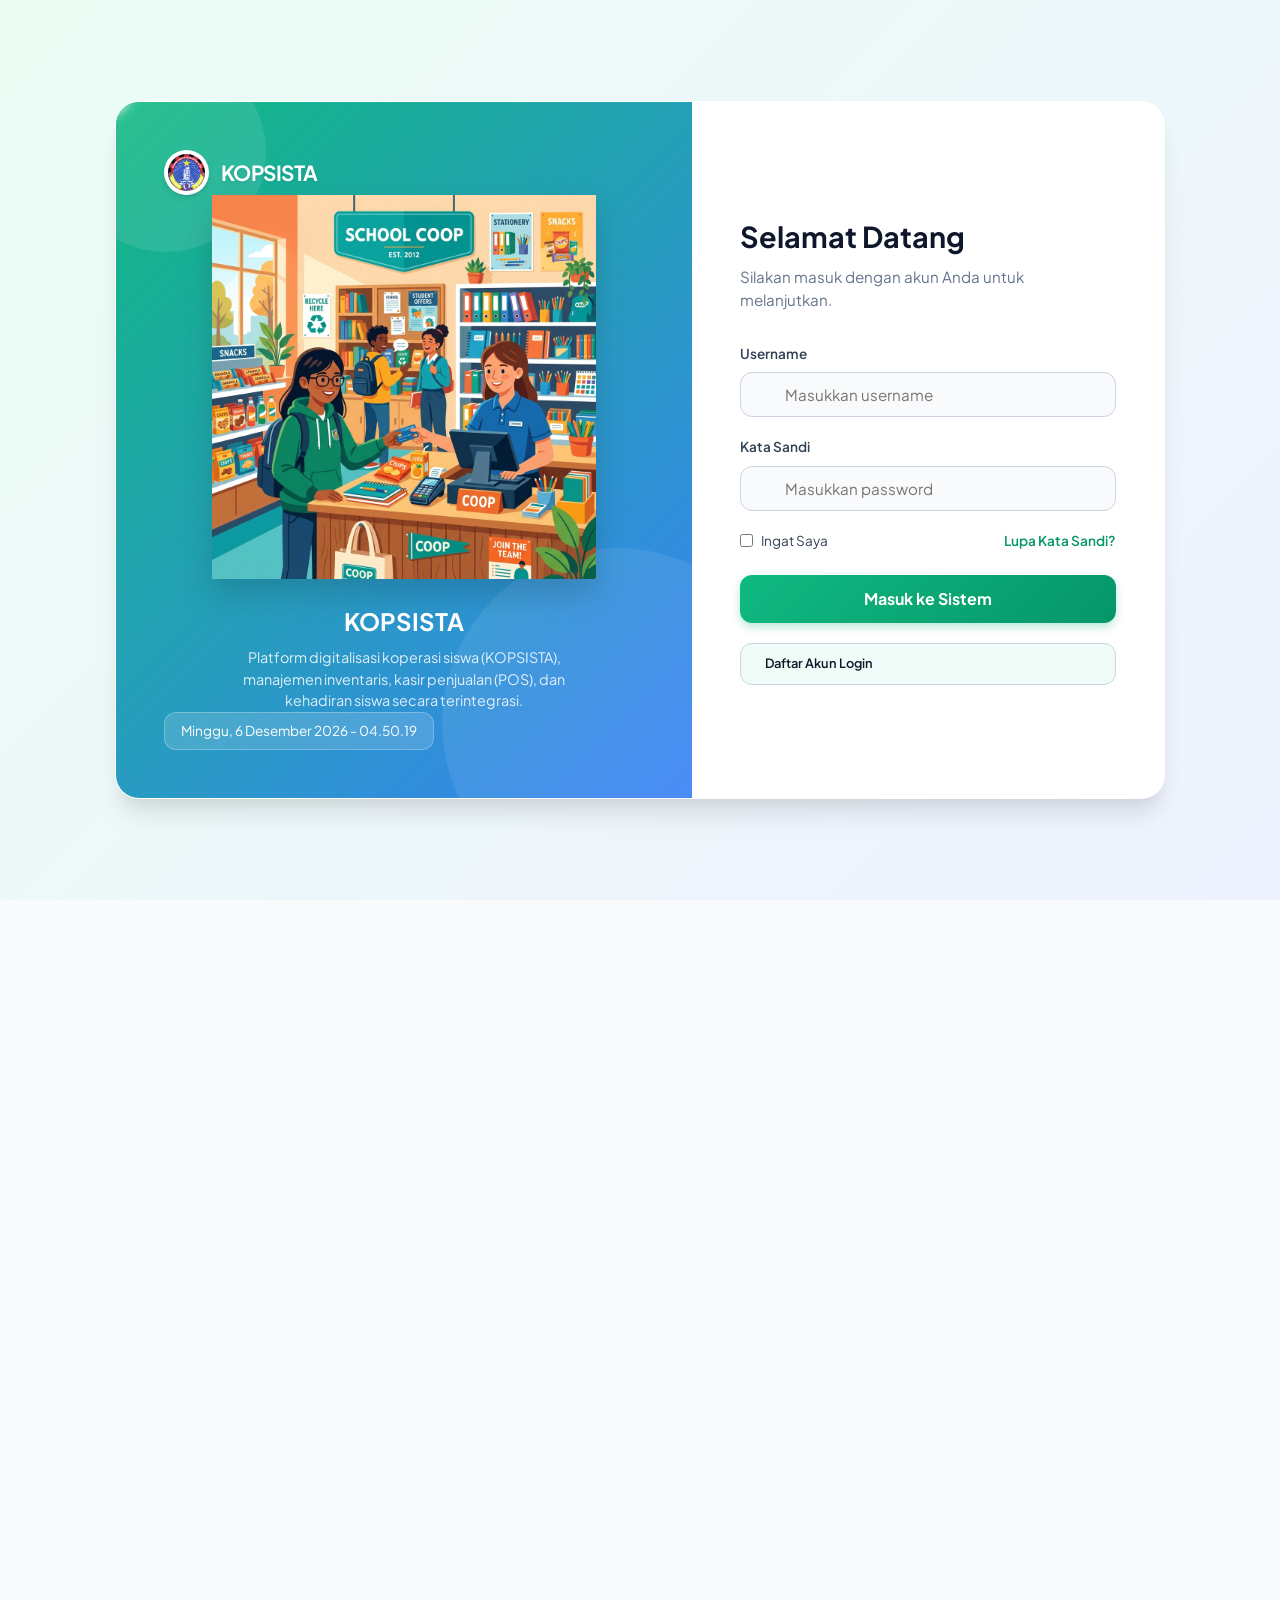
==== android-app/app/src/main/assets/index.html @ 54c4bf07 "Feature: implement session persistence using sessionStorage to stay logged in after page refresh" ====
<!DOCTYPE html>
<html lang="id">
<head>
    <meta charset="UTF-8">
    <meta name="viewport" content="width=device-width, initial-scale=1.0">
    <title>Sistem Koperasi & Absensi Sekolah</title>
    
    <!-- PWA Manifest & Theme -->
    <link rel="manifest" href="manifest.json">
    <meta name="theme-color" content="#6366f1">
    
    <!-- Premium Stylesheet -->
    <link rel="stylesheet" href="style.css">
    
    <!-- Lucide Icons (Modern Icon Library) -->
    <script src="https://unpkg.com/lucide@latest"></script>
    
    <!-- Chart.js (Charts Library) -->
    <script src="https://cdn.jsdelivr.net/npm/chart.js"></script>
</head>
<body>

    <!-- Toast Notifications Container -->
    <div id="toast-container" class="toast-container"></div>

    <!-- ================= 1. VIEW: LOGIN ================= -->
    <div id="view-login" class="app-view">
        <div class="login-container">
            <!-- Left Side: Illustration & Branding -->
            <div class="login-illustration-side">
                <div class="login-logo-container">
                    <img src="school_logo.png" alt="Logo Koperasi" class="login-logo" onerror="this.src='https://images.unsplash.com/photo-1546410531-bb4caa6b424d?auto=format&fit=crop&q=80&w=80'">
                    <div class="login-logo-title">KOPSISTA</div>
                </div>
                <div class="login-illustration-container">
                    <img src="login_illustration.png" alt="School Shop Illustration" class="login-img" onerror="this.src='https://images.unsplash.com/photo-1556742049-0cfed4f6a45d?auto=format&fit=crop&q=80&w=400'">
                    <div class="login-school-info">
                        <h2>KOPSISTA</h2>
                        <p>Platform digitalisasi koperasi siswa (KOPSISTA), manajemen inventaris, kasir penjualan (POS), dan kehadiran siswa secara terintegrasi.</p>
                    </div>
                </div>
                <div id="login-realtime-clock" class="login-time-badge">Loading...</div>
            </div>
            
            <!-- Right Side: Form -->
            <div class="login-form-side">
                <div class="login-header-text">
                    <h1>Selamat Datang</h1>
                    <p>Silakan masuk dengan akun Anda untuk melanjutkan.</p>
                </div>
                
                <form id="login-form">
                    <div class="form-group">
                        <label class="form-label" for="login-username">Username</label>
                        <div class="input-icon-wrapper">
                            <i data-lucide="user"></i>
                            <input type="text" id="login-username" class="form-input" placeholder="Masukkan username" required autocomplete="username">
                        </div>
                    </div>
                    
                    <div class="form-group">
                        <label class="form-label" for="login-password">Kata Sandi</label>
                        <div class="input-icon-wrapper">
                            <i data-lucide="lock"></i>
                            <input type="password" id="login-password" class="form-input" placeholder="Masukkan password" required autocomplete="current-password">
                            <button type="button" class="password-toggle" onclick="togglePasswordVisibility('login-password', this)">
                                <i data-lucide="eye"></i>
                            </button>
                        </div>
                    </div>
                    
                    <div class="login-options">
                        <label class="remember-me">
                            <input type="checkbox" id="login-remember"> Ingat Saya
                        </label>
                        <span class="forgot-password" onclick="handleForgotPassword()">Lupa Kata Sandi?</span>
                    </div>
                    
                    <button type="submit" class="btn-login">Masuk ke Sistem</button>
                </form>

                <!-- Info Akun Demo -->
                <div class="login-demo-info">
                    <div class="demo-info-header" onclick="toggleDemoInfo()">
                        <i data-lucide="info"></i>
                        <span>Daftar Akun Login</span>
                        <i data-lucide="chevron-down" id="demo-chevron"></i>
                    </div>
                    <div class="demo-info-body" id="demo-info-body" style="display:none;">
                        <div class="demo-section">
                            <div class="demo-role-badge admin-badge">🔐 Admin</div>
                            <div class="demo-account-row">
                                <span class="demo-uname">Yanuar</span>
                                <span class="demo-pass">12345678</span>
                                <button class="demo-fill-btn" onclick="fillLogin('Yanuar','12345678')">Isi</button>
                            </div>
                        </div>
                        <div class="demo-section">
                            <div class="demo-role-badge petugas-badge">🏪 Petugas Kopsis</div>
                            <div class="demo-account-row">
                                <span class="demo-uname">jeisen</span>
                                <span class="demo-pass">738241</span>
                                <button class="demo-fill-btn" onclick="fillLogin('jeisen','738241')">Isi</button>
                            </div>
                            <div class="demo-account-row">
                                <span class="demo-uname">marquez</span>
                                <span class="demo-pass">591064</span>
                                <button class="demo-fill-btn" onclick="fillLogin('marquez','591064')">Isi</button>
                            </div>
                            <div class="demo-account-row">
                                <span class="demo-uname">mikhaela</span>
                                <span class="demo-pass">326817</span>
                                <button class="demo-fill-btn" onclick="fillLogin('mikhaela','326817')">Isi</button>
                            </div>
                            <div class="demo-account-row">
                                <span class="demo-uname">agnel</span>
                                <span class="demo-pass">847392</span>
                                <button class="demo-fill-btn" onclick="fillLogin('agnel','847392')">Isi</button>
                            </div>
                            <div class="demo-account-row">
                                <span class="demo-uname">calvin</span>
                                <span class="demo-pass">103956</span>
                                <button class="demo-fill-btn" onclick="fillLogin('calvin','103956')">Isi</button>
                            </div>
                        </div>
                        <div class="demo-section">
                            <div class="demo-role-badge siswa-badge">👤 Siswa</div>
                            <div class="demo-account-row">
                                <span class="demo-uname">siswa</span>
                                <span class="demo-pass">siswa123</span>
                                <button class="demo-fill-btn" onclick="fillLogin('siswa','siswa123')">Isi</button>
                            </div>
                        </div>
                    </div>
                </div>


            </div>
        </div>
    </div>


    <!-- ================= 2. VIEW: ADMIN DASHBOARD ================= -->
    <div id="view-admin" class="app-view dashboard-wrapper">
        <!-- Sidebar Navigation -->
        <aside class="sidebar">
            <div class="sidebar-header">
                <img src="school_logo.png" alt="School Logo" class="sidebar-logo" onerror="this.src='https://images.unsplash.com/photo-1546410531-bb4caa6b424d?auto=format&fit=crop&q=80&w=80'">
                <div>
                    <h1 class="sidebar-title">KOPSISTA</h1>
                    <span class="sidebar-subtitle" id="sidebar-role-label">Panel Admin</span>
                </div>
            </div>
            
            <ul class="sidebar-menu">
                <li class="menu-category">Menu Utama</li>
                <li class="sidebar-item active">
                    <a class="sidebar-link" data-tab="dashboard">
                        <i data-lucide="layout-dashboard"></i> Dashboard
                    </a>
                </li>
                <li class="sidebar-item">
                    <a class="sidebar-link" data-tab="pos">
                        <i data-lucide="shopping-cart"></i> POS Kasir (Penjualan)
                    </a>
                </li>
                <li class="sidebar-item">
                    <a class="sidebar-link" data-tab="shift-sales">
                        <i data-lucide="file-spreadsheet"></i> Input Jualan Shift
                    </a>
                </li>
                <li class="sidebar-item">
                    <a class="sidebar-link" data-tab="consignment">
                        <i data-lucide="badge-percent"></i> Barang Siswa
                    </a>
                </li>
                <li class="sidebar-item">
                    <a class="sidebar-link" data-tab="petugas-consignment">
                        <i data-lucide="badge-percent"></i> Titipan Saya
                    </a>
                </li>
                
                <li class="menu-category">Manajemen Data</li>
                <li class="sidebar-item">
                    <a class="sidebar-link" data-tab="products">
                        <i data-lucide="package"></i> Katalog & Stok Barang
                    </a>
                </li>
                <li class="sidebar-item">
                    <a class="sidebar-link" data-tab="attendance">
                        <i data-lucide="calendar-check"></i> Absensi Anggota Kopsis
                    </a>
                </li>
                <li class="sidebar-item">
                    <a class="sidebar-link" data-tab="petugas-attendance">
                        <i data-lucide="clipboard-signature"></i> Absensi Petugas Inti
                    </a>
                </li>
                <li class="sidebar-item">
                    <a class="sidebar-link" data-tab="students">
                        <i data-lucide="users"></i> Data Siswa
                    </a>
                </li>
                <li class="sidebar-item">
                    <a class="sidebar-link" data-tab="users">
                        <i data-lucide="shield-check"></i> Akun Pengguna
                    </a>
                </li>
                
                <li class="menu-category">Laporan & Audit</li>
                <li class="sidebar-item" id="nav-endofday">
                    <a class="sidebar-link" data-tab="endofday">
                        <i data-lucide="calculator"></i> Laporan Akhir Hari
                    </a>
                </li>
                <li class="sidebar-item">
                    <a class="sidebar-link" data-tab="reports">
                        <i data-lucide="trending-up"></i> Laporan Keuangan
                    </a>
                </li>
                <li class="sidebar-item">
                    <a class="sidebar-link" data-tab="logs">
                        <i data-lucide="activity"></i> Audit Log Aktivitas
                    </a>
                </li>
                <li class="sidebar-item">
                    <a class="sidebar-link" data-tab="about">
                        <i data-lucide="info"></i> Tentang Aplikasi
                    </a>
                </li>
                <li class="sidebar-item">
                    <a class="sidebar-link" data-tab="settings">
                        <i data-lucide="settings"></i> Pengaturan Sistem
                    </a>
                </li>
            </ul>
            
            <div class="sidebar-footer">
                <div class="user-profile-summary">
                    <img src="" alt="Avatar" class="user-avatar-sm header-user-avatar">
                    <div class="user-info-sm">
                        <div class="user-name-sm header-user-name">Loading...</div>
                        <div class="user-role-sm header-user-role">Admin</div>
                    </div>
                </div>
                <button class="btn-logout-sidebar" onclick="logout()" title="Logout">
                    <i data-lucide="log-out"></i>
                </button>
            </div>
        </aside>

        <!-- Main Content Area -->
        <main class="main-content">
            <header class="main-header">
                <div class="header-title-section">
                    <h2 id="admin-header-title">Panel Dashboard Utama</h2>
                </div>
                <div class="header-actions">
                    <div id="admin-realtime-clock" class="header-clock">Loading...</div>
                </div>
            </header>

            <!-- SUB-PAGE: DASHBOARD OVERVIEW -->
            <div id="admin-page-dashboard" class="dashboard-page active">
                <div class="stats-grid">
                    <div class="stat-card">
                        <div class="stat-info">
                            <h4>Penjualan Hari Ini</h4>
                            <p id="stat-sales-today">Rp 0</p>
                        </div>
                        <div class="stat-icon-box green">
                            <i data-lucide="banknote"></i>
                        </div>
                    </div>
                    <div class="stat-card">
                        <div class="stat-info">
                            <h4>Jumlah Siswa</h4>
                            <p id="stat-total-students">0</p>
                        </div>
                        <div class="stat-icon-box blue">
                            <i data-lucide="users-2"></i>
                        </div>
                    </div>
                    <div class="stat-card">
                        <div class="stat-info">
                            <h4>Katalog Barang</h4>
                            <p id="stat-total-products">0</p>
                        </div>
                        <div class="stat-icon-box purple">
                            <i data-lucide="package-search"></i>
                        </div>
                    </div>
                    <div class="stat-card">
                        <div class="stat-info">
                            <h4>Barang Low Stok</h4>
                            <p id="stat-low-stock">0</p>
                        </div>
                        <div id="stat-low-stock-box" class="stat-icon-box">
                            <i data-lucide="alert-circle"></i>
                        </div>
                    </div>
                </div>

                <!-- Persetujuan Kehadiran Petugas -->
                <div class="dashboard-column-card" id="dashboard-attendance-approvals-card" style="margin-bottom: 1.5rem; display: none;">
                    <div class="card-header-flex" style="margin-bottom: 1rem;">
                        <h3 style="margin:0; display:flex; align-items:center; gap:0.5rem;">
                            <i data-lucide="bell" style="color:var(--danger);"></i> Persetujuan Kehadiran Petugas <span class="badge" id="pa-approval-badge" style="background:var(--danger); color:#fff; border-radius:12px; padding:0.15rem 0.5rem; font-size:0.75rem; font-weight:bold;">0</span>
                        </h3>
                    </div>
                    <div class="table-responsive">
                        <table class="custom-table">
                            <thead>
                                <tr>
                                    <th>Tanggal</th>
                                    <th>Nama Petugas</th>
                                    <th>Username</th>
                                    <th>Status Kehadiran</th>
                                    <th>Alasan</th>
                                    <th>Tanda Tangan</th>
                                    <th style="width: 150px;">Aksi</th>
                                </tr>
                            </thead>
                            <tbody id="dashboard-attendance-approvals-body">
                                <!-- Dynamic pending rows -->
                            </tbody>
                        </table>
                    </div>
                </div>

                <!-- Persetujuan Titipan Barang Siswa -->
                <div class="dashboard-column-card" id="dashboard-consignment-approvals-card" style="margin-bottom: 1.5rem; display: none;">
                    <div class="card-header-flex" style="margin-bottom: 1rem;">
                        <h3 style="margin:0; display:flex; align-items:center; gap:0.5rem;">
                            <i data-lucide="package" style="color:var(--primary-dark);"></i> Persetujuan Titipan Barang Siswa <span class="badge" id="pa-cons-approval-badge" style="background:var(--primary-dark); color:#fff; border-radius:12px; padding:0.15rem 0.5rem; font-size:0.75rem; font-weight:bold;">0</span>
                        </h3>
                    </div>
                    <div class="table-responsive">
                        <table class="custom-table">
                            <thead>
                                <tr>
                                    <th>Tanggal Pengajuan</th>
                                    <th>Siswa Penitip</th>
                                    <th>Nama Barang</th>
                                    <th>Kategori</th>
                                    <th>Jumlah Unit</th>
                                    <th>Bagian Siswa</th>
                                    <th>Catatan</th>
                                    <th style="width: 150px;">Aksi</th>
                                </tr>
                            </thead>
                            <tbody id="dashboard-consignment-approvals-body">
                                <!-- Dynamic pending rows -->
                            </tbody>
                        </table>
                    </div>
                </div>

                <div class="dashboard-columns">
                    <div class="dashboard-column-card">
                        <div class="card-header-flex">
                            <h3>Aktivitas Audit Log Terbaru</h3>
                            <a class="btn-primary" style="padding: 0.25rem 0.75rem; font-size: 0.8rem;" onclick="switchAdminTab('logs')">Lihat Semua</a>
                        </div>
                        <div id="dashboard-recent-logs" style="max-height: 320px; overflow-y: auto;">
                            <!-- Dynamic logs -->
                        </div>
                    </div>
                    
                    <div class="dashboard-column-card">
                        <div class="card-header-flex">
                            <h3>Peringatan Stok Tipis (≤ 8)</h3>
                            <a class="btn-primary" style="padding: 0.25rem 0.75rem; font-size: 0.8rem;" onclick="switchAdminTab('products')">Kelola Stok</a>
                        </div>
                        <div id="dashboard-low-stock-list" style="max-height: 320px; overflow-y: auto;">
                            <!-- Dynamic low stock -->
                        </div>
                    </div>
                </div>
            </div>

            <!-- SUB-PAGE: POS KASIR -->
            <div id="admin-page-pos" class="dashboard-page">
                <div id="pos-shift-alert" style="display:none; background:var(--primary-color); color:white; padding:10px 15px; border-radius:8px; margin-bottom:15px; font-weight:500; font-size:0.9rem; align-items:center; gap:8px;">
                    <i data-lucide="clock" style="width:18px;height:18px;"></i>
                    <span id="pos-shift-text">Informasi Shift</span>
                </div>
                <div class="pos-container">
                    <!-- Left: Catalog and Product Selection -->
                    <div class="pos-catalog-panel">
                        <div class="pos-search-bar">
                            <input type="text" id="pos-search-input" class="pos-search-input" placeholder="Cari barang berdasarkan nama atau kode..." oninput="searchPOSProducts()">
                            <button class="btn-primary" onclick="searchPOSProducts()"><i data-lucide="search"></i> Cari</button>
                        </div>
                        
                        <div id="pos-categories-wrapper" class="pos-category-tabs">
                            <!-- Categories generated dynamically -->
                        </div>
                        
                        <div id="pos-products-grid" class="pos-products-scroll">
                            <!-- Products generated dynamically -->
                        </div>
                    </div>
                    
                    <!-- Right: Cart & Checkout Billing -->
                    <div class="pos-cart-panel">
                        <div class="pos-cart-header">
                            <h3><span>Keranjang POS</span> <i data-lucide="shopping-bag" style="color:var(--primary-dark)"></i></h3>
                        </div>
                        
                        <div id="pos-cart-items" class="pos-cart-items-scroll">
                            <!-- Items generated dynamically -->
                        </div>
                        
                        <div class="pos-checkout-section">
                            <div class="customer-select-wrapper">
                                <label class="form-label" for="pos-customer-select">Identitas Pembeli (Siswa)</label>
                                <select id="pos-customer-select" class="customer-select">
                                    <!-- Students options -->
                                </select>
                            </div>
                            
                            <div class="checkout-row">
                                <span>Subtotal</span>
                                <span id="pos-cart-subtotal">Rp 0</span>
                            </div>
                            <div class="checkout-row total">
                                <span>TOTAL AKHIR</span>
                                <span id="pos-cart-total">Rp 0</span>
                            </div>
                            
                            <button class="btn-checkout" onclick="processPOSCheckout()">Bayar & Simpan Transaksi</button>
                        </div>
                    </div>
                </div>
            </div>

            <!-- SUB-PAGE: SHIFT SALES MANUAL INPUT -->
            <div id="admin-page-shift-sales" class="dashboard-page">
                <div class="card" style="max-width: 900px; margin: 0 auto;">
                    <div class="card-header" style="display:flex; justify-content:space-between; align-items:center;">
                        <h3>Input Jualan per Shift</h3>
                        <div style="font-size:0.85rem; color:var(--text-secondary);">Masukkan total produk yang terjual pada shift istirahat</div>
                    </div>
                    <div class="card-body">
                        <!-- Top Controls: Date and Shift selection -->
                        <div style="display:grid; grid-template-columns:1fr 1fr; gap:1.5rem; margin-bottom:2rem; background:var(--gray-50); padding:1.25rem; border-radius:8px; border:1px solid var(--gray-200);">
                            <div class="form-group" style="margin:0;">
                                <label class="form-label" for="shift-sales-date">Tanggal Penjualan</label>
                                <input type="date" id="shift-sales-date" class="form-input" style="padding-left:1rem;">
                                <small id="shift-sales-date-lock-msg" style="display:none; color:var(--warning-dark); font-size:0.75rem; margin-top:4px;">* Tanggal dikunci oleh sistem</small>
                            </div>
                            <div class="form-group" style="margin:0;">
                                <label class="form-label" for="shift-sales-select">Shift Istirahat</label>
                                <select id="shift-sales-select" class="form-input" style="padding-left:1rem;">
                                    <option value="Shift 1">Shift 1 (Istirahat Pertama)</option>
                                    <option value="Shift 2">Shift 2 (Istirahat Kedua)</option>
                                    <option value="Shift 3">Shift 3 (Istirahat Ketiga)</option>
                                </select>
                            </div>
                        </div>

                        <!-- Product sales list table -->
                        <div class="table-responsive">
                            <table class="custom-table">
                                <thead>
                                    <tr>
                                        <th>Kode</th>
                                        <th>Nama Barang</th>
                                        <th>Kategori</th>
                                        <th>Stok Tersedia</th>
                                        <th>Harga Satuan</th>
                                        <th style="width: 150px; text-align: center;">Jumlah Terjual</th>
                                    </tr>
                                </thead>
                                <tbody id="shift-sales-product-body">
                                    <!-- Dynamic rows from app.js -->
                                </tbody>
                            </table>
                        </div>

                        <div style="margin-top: 2rem; display: flex; justify-content: flex-end; gap: 1rem; border-top: 1px solid var(--gray-100); padding-top: 1.5rem;">
                            <button class="btn-secondary" onclick="resetShiftSalesForm()"><i data-lucide="rotate-ccw"></i> Reset</button>
                            <button class="btn-primary" onclick="submitShiftSalesForm()"><i data-lucide="save"></i> Simpan Penjualan Shift</button>
                        </div>
                    </div>
                </div>
            </div>

            <!-- SUB-PAGE: PERSONAL CONSIGNMENT (PETUGAS / STAFF) -->
            <div id="admin-page-petugas-consignment" class="dashboard-page">
                <div style="border-bottom:1.5px solid var(--gray-100); padding-bottom: 0.75rem; margin-bottom:1.5rem; display:flex; justify-content:space-between; align-items:center;">
                    <div>
                        <h2 style="font-weight:700; margin:0;">Titipan Saya</h2>
                        <p style="color:var(--gray-500); font-size:0.9rem; margin: 4px 0 0 0;">Kelola barang titipan jualan milik Anda sendiri di Koperasi.</p>
                    </div>
                    <button class="btn-primary" onclick="openAddSiswaConsignmentModal()"><i data-lucide="plus"></i> Ajukan Titip Barang Jualan</button>
                </div>
                
                <!-- SUMMARY WIDGETS -->
                <div class="stats-grid" style="margin-bottom: 2rem;">
                    <div class="stat-card">
                        <div class="stat-info">
                            <h4>Total Barang Dititipkan</h4>
                            <p id="petugas-cons-total-qty">0 unit</p>
                        </div>
                    </div>
                    <div class="stat-card">
                        <div class="stat-info">
                            <h4>Total Unit Terjual</h4>
                            <p id="petugas-cons-sold-qty" style="color:var(--success-dark);">0 unit</p>
                        </div>
                    </div>
                    <div class="stat-card">
                        <div class="stat-info">
                            <h4>Total Pendapatan Kotor</h4>
                            <p id="petugas-cons-total-earnings">Rp 0</p>
                        </div>
                    </div>
                    <div class="stat-card">
                        <div class="stat-info">
                            <h4>Bagi Hasil Belum Diambil</h4>
                            <p id="petugas-cons-unpaid" style="color:var(--primary-dark);">Rp 0</p>
                        </div>
                    </div>
                </div>

                <div class="dashboard-columns" style="gap:1.5rem;">
                    <!-- Left: active consignments list -->
                    <div class="dashboard-column-card" style="flex:2;">
                        <h3>Daftar Barang Titipan Aktif Anda</h3>
                        <div class="table-responsive" style="margin-top:1rem;">
                            <table class="custom-table">
                                <thead>
                                    <tr>
                                        <th>Nama Barang</th>
                                        <th>Kategori</th>
                                        <th>Bagian Siswa</th>
                                        <th>Harga Jual</th>
                                        <th>Total Titip</th>
                                        <th>Terjual</th>
                                        <th>Sisa Stok</th>
                                        <th>Tanggal Masuk</th>
                                        <th>Status Bayar</th>
                                    </tr>
                                </thead>
                                <tbody id="petugas-cons-list-body">
                                    <!-- Dynamic rows -->
                                </tbody>
                            </table>
                        </div>
                    </div>
                    
                    <!-- Right: sales log -->
                    <div class="dashboard-column-card" style="flex:1;">
                        <h3>Log Penjualan Terakhir</h3>
                        <div class="table-responsive" style="margin-top:1rem;">
                            <table class="custom-table">
                                <thead>
                                    <tr>
                                        <th>Waktu</th>
                                        <th>Nama Barang</th>
                                        <th>Jumlah</th>
                                        <th>Pendapatan</th>
                                    </tr>
                                </thead>
                                <tbody id="petugas-cons-sales-body">
                                    <!-- Dynamic rows -->
                                </tbody>
                            </table>
                        </div>
                    </div>
                </div>

                <!-- Personal requests queue -->
                <div class="dashboard-column-card" style="margin-top:2rem;">
                    <h3>Riwayat Pengajuan Titipan Baru</h3>
                    <div class="table-responsive" style="margin-top:1rem;">
                        <table class="custom-table">
                            <thead>
                                <tr>
                                    <th>Tanggal Pengajuan</th>
                                    <th>Nama Barang</th>
                                    <th>Kategori</th>
                                    <th>Harga Diajukan (Bagian Siswa)</th>
                                    <th>Jumlah Unit</th>
                                    <th>Status</th>
                                    <th>Keterangan / Catatan</th>
                                </tr>
                            </thead>
                            <tbody id="petugas-cons-requests-body">
                                <!-- Dynamic rows -->
                            </tbody>
                        </table>
                    </div>
                </div>
            </div>

            <!-- SUB-PAGE: CONSIGNMENT (BARANG SISWA) -->
            <div id="admin-page-consignment" class="dashboard-page">
                <div class="card-header-flex">
                    <h3>Sistem Barang Titipan Siswa (Konsinyasi)</h3>
                    <button class="btn-primary" onclick="openAddConsignmentModal()"><i data-lucide="plus"></i> Daftarkan Titipan Baru</button>
                </div>
                
                <div class="secondary-tabs">
                    <button class="sec-tab-btn active" onclick="switchConsignmentSubTab('list')">Daftar Titipan</button>
                    <button class="sec-tab-btn" onclick="switchConsignmentSubTab('sales')">Riwayat Penjualan</button>
                    <button class="sec-tab-btn" onclick="switchConsignmentSubTab('payouts')">Bagi Hasil & Payout</button>
                    <button class="sec-tab-btn" id="btn-tab-cons-requests" onclick="switchConsignmentSubTab('requests')">Pengajuan Siswa <span id="cons-requests-badge" class="badge absent" style="display:none; padding:0.1rem 0.4rem; border-radius:50%; font-size:0.7rem; margin-left:0.25rem;">0</span></button>
                </div>

                <!-- Sub-tab 1: Daftar Barang Titipan -->
                <div id="cons-subtab-list" class="cons-subtab-content active">
                    <div class="table-responsive">
                        <table class="custom-table">
                            <thead>
                                <tr>
                                    <th>ID Titipan</th>
                                    <th>Siswa Penitip</th>
                                    <th>Nama Barang</th>
                                    <th>Kategori</th>
                                    <th>Harga Jual</th>
                                    <th>Bagian Siswa</th>
                                    <th>Keuntungan Kop</th>
                                    <th>Dititipkan</th>
                                    <th>Terjual</th>
                                    <th>Sisa Stok</th>
                                    <th>Tanggal Titip</th>
                                    <th>Status</th>
                                    <th>Aksi</th>
                                </tr>
                            </thead>
                            <tbody id="cons-list-table-body">
                                <!-- Consignment Rows -->
                            </tbody>
                        </table>
                    </div>
                </div>

                <!-- Sub-tab 2: Riwayat Penjualan -->
                <div id="cons-subtab-sales" class="cons-subtab-content">
                    <div class="table-responsive">
                        <table class="custom-table">
                            <thead>
                                <tr>
                                    <th>ID Jual</th>
                                    <th>Nama Barang</th>
                                    <th>Siswa Penitip</th>
                                    <th>Jumlah Terjual</th>
                                    <th>Harga Jual</th>
                                    <th>Bagian Siswa</th>
                                    <th>Keuntungan Kop</th>
                                    <th>Tanggal & Waktu Penjualan</th>
                                    <th>ID Transaksi</th>
                                    <th>Aksi</th>
                                </tr>
                            </thead>
                            <tbody id="cons-sales-table-body">
                                <!-- Consignment Sales Rows -->
                            </tbody>
                        </table>
                    </div>
                </div>

                <!-- Sub-tab 3: Pembayaran Bagi Hasil & Payout -->
                <div id="cons-subtab-payouts" class="cons-subtab-content">
                    <div class="dashboard-columns" style="gap: 1.5rem; margin-bottom: 2rem;">
                        <div class="dashboard-column-card" style="flex: 2;">
                            <h3>Total Belum Dibayarkan per Siswa</h3>
                            <div class="table-responsive" style="margin-top: 1rem;">
                                <table class="custom-table">
                                    <thead>
                                        <tr>
                                            <th>ID Siswa</th>
                                            <th>Nama Siswa</th>
                                            <th>Total Terjual</th>
                                            <th>Total Hasil Kotor</th>
                                            <th>Sudah Dibayarkan</th>
                                            <th>Belum Dibayarkan</th>
                                            <th>Aksi</th>
                                        </tr>
                                    </thead>
                                    <tbody id="cons-payouts-summary-body">
                                        <!-- Payout summaries -->
                                    </tbody>
                                </table>
                            </div>
                        </div>
                        <div class="dashboard-column-card" style="flex: 1.2;">
                            <h3>Riwayat Serah Terima Uang (Payouts)</h3>
                            <div class="table-responsive" style="margin-top: 1rem; max-height: 300px; overflow-y: auto;">
                                <table class="custom-table">
                                    <thead>
                                        <tr>
                                            <th>Tanggal & Waktu</th>
                                            <th>Siswa</th>
                                            <th>Jumlah Uang</th>
                                        </tr>
                                    </thead>
                                    <tbody id="cons-payouts-history-body">
                                        <!-- Payout history -->
                                    </tbody>
                                </table>
                            </div>
                        </div>
                    </div>
                </div>

                <!-- Sub-tab 4: Pengajuan Siswa -->
                <div id="cons-subtab-requests" class="cons-subtab-content">
                    <div class="table-responsive">
                        <table class="custom-table">
                            <thead>
                                <tr>
                                    <th>Tanggal Pengajuan</th>
                                    <th>Siswa Penitip</th>
                                    <th>Nama Barang</th>
                                    <th>Kategori</th>
                                    <th>Jumlah Unit</th>
                                    <th>Bagian Siswa</th>
                                    <th>Catatan Siswa</th>
                                    <th>Status</th>
                                    <th>Aksi Persetujuan</th>
                                </tr>
                            </thead>
                            <tbody id="cons-requests-table-body">
                                <!-- Consignment Requests Rows -->
                            </tbody>
                        </table>
                    </div>
                </div>
            </div>

            <!-- SUB-PAGE: GOODS MANAGEMENT -->
            <div id="admin-page-products" class="dashboard-page">
                <div class="card-header-flex">
                    <h3>Katalog Barang Koperasi</h3>
                    <button class="btn-primary" onclick="openAddProductModal()"><i data-lucide="plus"></i> Tambah Barang Baru</button>
                </div>
                
                <div class="table-responsive">
                    <table class="custom-table">
                        <thead>
                            <tr>
                                <th>ID Barang</th>
                                <th>Nama Barang</th>
                                <th>Kategori</th>
                                <th>Harga Modal</th>
                                <th>Harga Jual</th>
                                <th>Pendapatan Bersih</th>
                                <th>Stok Tersedia</th>
                                <th>Aksi</th>
                            </tr>
                        </thead>
                        <tbody id="products-table-body">
                            <!-- Products Table rows dynamically -->
                        </tbody>
                    </table>
                </div>
            </div>

            <!-- SUB-PAGE: ATTENDANCE MANAGEMENT -->
            <div id="admin-page-attendance" class="dashboard-page">
                <div class="card-header-flex" style="margin-bottom: 0.75rem;">
                    <h3>Input Absensi Harian Anggota Kopsis</h3>
                    <div class="card-header-actions" style="align-items:center; flex-wrap:wrap;">
                        <!-- Admin: date picker editable untuk lihat histori -->
                        <div id="attendance-date-admin" style="display:none; align-items:center; gap:0.5rem;">
                            <label style="font-size:0.85rem; color:var(--gray-500); font-weight:600;">Tanggal:</label>
                            <input type="date" id="attendance-date-picker" class="customer-select" style="width: 180px;" onchange="changeAttendanceDate()">
                        </div>
                        <!-- Petugas: tanggal dikunci ke hari ini, tidak bisa diubah -->
                        <div id="attendance-date-locked" style="display:none; align-items:center; gap:0.5rem;">
                            <i data-lucide="lock" style="width:16px;height:16px;color:var(--warning);"></i>
                            <span id="attendance-date-display" style="font-weight:700; font-size:0.95rem; background:var(--gray-100); padding:0.4rem 0.85rem; border-radius:8px; border:2px solid var(--warning); color:var(--dark);"></span>
                            <span style="font-size:0.78rem; color:var(--warning); font-weight:600;">Tanggal dikunci oleh sistem</span>
                        </div>
                        <button class="btn-primary" onclick="saveAttendanceData()"><i data-lucide="save"></i> Simpan Absensi</button>
                        <button id="btn-clear-attendance" class="btn-danger" style="display:none;" onclick="clearAttendanceForDateUI()"><i data-lucide="trash-2"></i> Hapus Semua Absensi</button>
                    </div>
                </div>

                <!-- Admin: Status Hari (Masuk / Libur) -->
                <div id="school-day-status-bar" style="display:none; margin-bottom:1.5rem; padding:0.75rem 1rem; border-radius:8px; background:var(--gray-50); border:1px solid var(--gray-200); align-items:center; flex-wrap:wrap; gap:0.75rem;">
                    <span style="font-size:0.85rem; font-weight:700; color:var(--gray-600);">Status Hari:</span>
                    <span id="school-day-badge" style="padding:0.3rem 0.9rem; border-radius:20px; font-size:0.82rem; font-weight:700;"></span>
                    <span id="school-day-reason" style="font-size:0.82rem; color:var(--gray-500); font-style:italic;"></span>
                    <div style="margin-left:auto; display:flex; gap:0.5rem; align-items:center; flex-wrap:wrap;">
                        <input type="text" id="school-day-reason-input" class="form-input" placeholder="Alasan libur (opsional)..." style="width:220px; padding:0.35rem 0.75rem; font-size:0.85rem;">
                        <button class="btn-success" onclick="setSchoolDayStatus('Masuk')" style="padding:0.35rem 0.85rem; font-size:0.85rem;"><i data-lucide="check-circle"></i> Tandai Masuk</button>
                        <button class="btn-danger" onclick="setSchoolDayStatus('Libur')" style="padding:0.35rem 0.85rem; font-size:0.85rem;"><i data-lucide="x-circle"></i> Tandai Libur</button>
                    </div>
                </div>

                
                <div class="table-responsive">
                    <table class="custom-table">
                        <thead>
                            <tr>
                                <th>ID Siswa</th>
                                <th>Nama Lengkap</th>
                                <th>Kelas</th>
                                <th>Status Kehadiran</th>
                                <th>Alasan</th>
                            </tr>
                        </thead>
                        <tbody id="attendance-table-body">
                            <!-- Attendance Rows -->
                        </tbody>
                    </table>
                </div>
            </div>

            <!-- SUB-PAGE: STUDENT MANAGEMENT -->
            <div id="admin-page-students" class="dashboard-page">
                <div class="card-header-flex">
                    <h3>Database Biodata Siswa</h3>
                    <button class="btn-primary" onclick="openAddStudentModal()"><i data-lucide="plus"></i> Tambah Siswa Baru</button>
                </div>
                
                <div class="table-responsive">
                    <table class="custom-table">
                        <thead>
                            <tr>
                                <th>ID Siswa</th>
                                <th>Nama Lengkap</th>
                                <th>Kelas</th>
                                <th>Jenis Kelamin</th>
                                <th>No Telepon</th>
                                <th>Aksi</th>
                            </tr>
                        </thead>
                        <tbody id="students-table-body">
                            <!-- Students Table rows -->
                        </tbody>
                    </table>
                </div>
            </div>

            <!-- SUB-PAGE: USER ACCOUNTS -->
            <div id="admin-page-users" class="dashboard-page">
                <div class="card-header-flex">
                    <h3>Daftar Pengguna Sistem</h3>
                    <button class="btn-primary" onclick="openAddUserModal()"><i data-lucide="user-plus"></i> Buat Akun Baru</button>
                </div>
                
                <div class="table-responsive">
                    <table class="custom-table">
                        <thead>
                            <tr>
                                <th>Nama Pengguna</th>
                                <th>Username</th>
                                <th>Hak Akses</th>
                                <th>Status</th>
                                <th>Aksi</th>
                            </tr>
                        </thead>
                        <tbody id="users-table-body">
                            <!-- Users Table rows -->
                        </tbody>
                    </table>
                </div>
            </div>

            <!-- SUB-PAGE: REPORTS -->
            <div id="admin-page-reports" class="dashboard-page">
                <div class="stats-grid" style="grid-template-columns: repeat(3, 1fr);">
                    <div class="stat-card">
                        <div class="stat-info">
                            <h4>Pendapatan Omset (Total)</h4>
                            <p id="report-total-revenue" style="color:var(--primary-dark)">Rp 0</p>
                        </div>
                    </div>
                    <div class="stat-card">
                        <div class="stat-info">
                            <h4>Keuntungan Bersih (Total)</h4>
                            <p id="report-total-profit" style="color:var(--secondary-dark)">Rp 0</p>
                        </div>
                    </div>
                    <div class="stat-card">
                        <div class="stat-info">
                            <h4>Jumlah Transaksi Sukses</h4>
                            <p id="report-total-transactions">0</p>
                        </div>
                    </div>
                </div>

                <div class="dashboard-columns">
                    <div class="dashboard-column-card">
                        <div class="card-header-flex">
                            <h3>Grafik Tren Penjualan Harian</h3>
                        </div>
                        <div class="chart-container">
                            <canvas id="salesTrendChart"></canvas>
                        </div>
                    </div>
                    <div class="dashboard-column-card">
                        <div class="card-header-flex">
                            <h3>Produk Paling Terjual (Kuantitas)</h3>
                        </div>
                        <div class="chart-container">
                            <canvas id="popularProductsChart"></canvas>
                        </div>
                    </div>
                </div>

                <div class="dashboard-columns" style="margin-top: 2rem;">
                    <!-- Left: Manual Adjustments -->
                    <div class="dashboard-column-card" style="flex: 1.5;">
                        <div class="card-header-flex" style="margin-bottom: 1rem;">
                            <h3>Buku Jurnal Untung / Rugi Manual</h3>
                            <button class="btn-primary" onclick="openAddAdjustmentModal()" style="font-size: 0.8rem; padding: 0.4rem 0.8rem;"><i data-lucide="plus"></i> Catat Untung/Rugi</button>
                        </div>
                        <div class="table-responsive" style="max-height: 350px; overflow-y: auto;">
                            <table class="custom-table">
                                <thead>
                                    <tr>
                                        <th>Hari / Tanggal / Waktu</th>
                                        <th>Jenis</th>
                                        <th>Kategori</th>
                                        <th>Nominal</th>
                                        <th>Keterangan</th>
                                        <th>Aksi</th>
                                    </tr>
                                </thead>
                                <tbody id="adjustments-table-body">
                                    <!-- Manual adjustments -->
                                </tbody>
                            </table>
                        </div>
                    </div>
                </div>

                <div class="card-header-flex" style="margin-top:2rem;">
                    <h3>Riwayat Transaksi Penjualan</h3>
                </div>
                <div class="table-responsive">
                    <table class="custom-table">
                        <thead>
                            <tr>
                                <th>ID Transaksi</th>
                                <th>Tanggal</th>
                                <th>Nama Siswa</th>
                                <th>Total Belanja</th>
                                <th>Laba Bersih</th>
                                <th>Operator Kasir</th>
                                <th>Aksi</th>
                            </tr>
                        </thead>
                        <tbody id="reports-table-body">
                            <!-- Transactions reports rows -->
                        </tbody>
                    </table>
                </div>
            </div>

            <!-- SUB-PAGE: END OF DAY REPORT -->
            <div id="admin-page-endofday" class="dashboard-page">
                <!-- VIEW FOR TELLER / STAFF (Petugas Kopsis Inti) -->
                <div id="eod-teller-view" class="card" style="max-width:800px; margin:0 auto; display:none;">
                    <div class="card-header">
                        <h3>Laporan Akhir Hari (Penjualan Kopsis)</h3>
                    </div>
                    <div class="card-body">
                        <p style="color:var(--text-secondary); margin-bottom:1.5rem;">Laporan ini diisi oleh Petugas Kopsis Inti di akhir hari operasional sekolah. Berisi ringkasan penjualan kasir, total pendapatan, dan untung/rugi.</p>
                        
                        <div class="stats-grid" style="grid-template-columns: repeat(3, 1fr); margin-bottom:2rem;">
                            <div class="stat-card">
                                <h4>Total Transaksi</h4>
                                <p id="eod-total-tx">0</p>
                            </div>
                            <div class="stat-card">
                                <h4>Total Pendapatan</h4>
                                <p id="eod-total-income">Rp 0</p>
                            </div>
                            <div class="stat-card">
                                <h4>Total Untung Kotor</h4>
                                <p id="eod-total-profit">Rp 0</p>
                            </div>
                        </div>

                        <div style="background:var(--gray-50); padding:1.5rem; border-radius:8px; border:1px solid var(--gray-200);">
                            <h4 style="margin-bottom:1rem; font-size:1.1rem;">Verifikasi Kas</h4>
                            <div class="form-group">
                                <label>Uang Tunai di Laci Kasir (Real Cash)</label>
                                <input type="number" id="eod-real-cash" class="form-input" placeholder="Masukkan jumlah uang fisik...">
                            </div>
                            <div id="eod-discrepancy-box" style="margin-top:1rem; padding:1rem; border-radius:6px; display:none;">
                                <strong id="eod-discrepancy-title"></strong>
                                <p id="eod-discrepancy-text" style="margin-top:0.25rem; font-size:0.9rem;"></p>
                            </div>
                            
                            <button class="btn-primary" style="margin-top:1.5rem; width:100%;" onclick="submitEndOfDayReport()">Kunci Laporan Harian & Serahkan ke Admin</button>
                        </div>
                    </div>
                </div>

                <!-- VIEW FOR ADMIN (Reviewer/Manager) -->
                <div id="eod-admin-view" class="card" style="margin:0 auto; display:none;">
                    <div class="card-header-flex" style="margin-bottom:1.5rem;">
                        <div>
                            <h3 style="margin:0;">Verifikasi &amp; Laporan Kas Harian (EOD)</h3>
                            <p style="margin:0.25rem 0 0; font-size:0.85rem; color:var(--text-secondary);">Daftar penyerahan laporan uang laci kasir dari petugas kopsis di akhir hari.</p>
                        </div>
                    </div>
                    <div class="card-body" style="padding:0;">
                        <div class="table-responsive">
                            <table class="custom-table">
                                <thead>
                                    <tr>
                                        <th>Tanggal Laporan</th>
                                        <th>Petugas Setor</th>
                                        <th>Uang Sistem (Expected)</th>
                                        <th>Uang Fisik (Real Cash)</th>
                                        <th>Selisih (Discrepancy)</th>
                                        <th>Status Laporan</th>
                                        <th>Waktu Penyerahan</th>
                                        <th style="width:120px;">Aksi</th>
                                    </tr>
                                </thead>
                                <tbody id="eod-admin-reports-tbody">
                                    <!-- Dynamic EOD reports list -->
                                </tbody>
                            </table>
                        </div>
                    </div>
                </div>
            </div>

            <!-- SUB-PAGE: ABSENSI PETUGAS KOPSIS -->
            <div id="admin-page-petugas-attendance" class="dashboard-page">
                <!-- Header + Date Picker -->
                <div class="card-header-flex" style="margin-bottom:1.25rem;">
                    <div>
                        <h3 style="margin:0;">Absensi &amp; Gaji Petugas Inti</h3>
                        <p style="margin:0.25rem 0 0; font-size:0.82rem; color:var(--text-secondary);">Tandatangani kolom kehadiran · Gaji otomatis Rp 3.000 / pertemuan (Inti Rp 5.000)</p>
                    </div>
                    <div style="display:flex; gap:0.75rem; align-items:center; flex-wrap:wrap;">
                        <!-- Admin: date picker editable untuk lihat histori -->
                        <div id="pa-date-admin" style="display:none; align-items:center; gap:0.5rem;">
                            <label style="font-size:0.85rem; color:var(--gray-500); font-weight:600;">Tanggal:</label>
                            <input type="date" id="pa-date-picker" class="form-input" style="padding:0.5rem 0.75rem; width:auto;">
                            <button class="btn-primary" onclick="loadPetugasAttendanceForm()">
                                <i data-lucide="calendar"></i> Muat Tanggal
                            </button>
                        </div>
                        <!-- Petugas: tanggal dikunci ke hari ini, tidak bisa diubah -->
                        <div id="pa-date-locked" style="display:none; align-items:center; gap:0.5rem;">
                            <i data-lucide="lock" style="width:16px;height:16px;color:var(--warning);"></i>
                            <span id="pa-date-display" style="font-weight:700; font-size:0.95rem; background:var(--gray-100); padding:0.4rem 0.85rem; border-radius:8px; border:2px solid var(--warning); color:var(--dark);"></span>
                            <span style="font-size:0.78rem; color:var(--warning); font-weight:600;">Tanggal dikunci oleh sistem</span>
                        </div>
                        <button class="btn-success" onclick="savePetugasAttendanceForm()">
                            <i data-lucide="save"></i> Simpan Absensi
                        </button>
                    </div>
                </div>

                <!-- Tabel Absensi + Tanda Tangan -->
                <div class="dashboard-column-card" style="margin-bottom:1.5rem; overflow:visible;">
                    <div class="table-responsive">
                        <table class="custom-table" id="pa-attendance-table">
                            <thead>
                                <tr>
                                    <th style="width:40px;">No</th>
                                    <th>Nama Petugas</th>
                                    <th>Username</th>
                                    <th style="width:130px;">Status Kehadiran</th>
                                    <th style="width:150px;">Alasan</th>
                                    <th>Tanda Tangan</th>
                                    <th style="width:120px;">Gaji Pertemuan</th>
                                    <th style="width:80px;">Aksi</th>
                                </tr>
                            </thead>
                            <tbody id="pa-attendance-body">
                                <tr><td colspan="8" style="text-align:center; color:var(--text-secondary); padding:2rem;">Pilih tanggal lalu klik "Muat Tanggal"</td></tr>
                            </tbody>
                        </table>
                    </div>
                </div>

                <!-- Rekap Gaji Keseluruhan -->
                <div class="dashboard-column-card">
                    <div style="display:flex; justify-content:space-between; align-items:center; margin-bottom:1rem;">
                        <h4 style="margin:0;">📊 Rekap Total Gaji Petugas</h4>
                        <button class="btn-secondary" onclick="renderPetugasSalaryReport()" style="padding:0.4rem 0.85rem; font-size:0.82rem;">
                            <i data-lucide="refresh-cw"></i> Refresh
                        </button>
                    </div>
                    <div class="table-responsive">
                        <table class="custom-table">
                            <thead>
                                <tr>
                                    <th>Nama Petugas</th>
                                    <th>Username</th>
                                    <th>Total Hadir</th>
                                    <th>Total Gaji</th>
                                </tr>
                            </thead>
                            <tbody id="pa-salary-report-body">
                                <tr><td colspan="4" style="text-align:center; color:var(--text-secondary);">Belum ada data</td></tr>
                            </tbody>
                        </table>
                    </div>
                </div>
            </div>

            <!-- MODAL TANDA TANGAN -->
            <div id="signature-modal" style="display:none; position:fixed; inset:0; background:rgba(0,0,0,0.6); z-index:9999; align-items:center; justify-content:center;">
                <div style="background:var(--bg-card); border-radius:16px; padding:1.5rem; width:420px; max-width:95vw; box-shadow:0 20px 60px rgba(0,0,0,0.4);">
                    <div style="display:flex; justify-content:space-between; align-items:center; margin-bottom:1rem;">
                        <h4 style="margin:0;">✍️ Tanda Tangan — <span id="sig-modal-name"></span></h4>
                        <button onclick="closeSignatureModal()" style="background:none; border:none; cursor:pointer; color:var(--text-secondary); font-size:1.25rem;">✕</button>
                    </div>
                    <p style="font-size:0.8rem; color:var(--text-secondary); margin-bottom:0.75rem;">Tanda tangani di area bawah ini menggunakan mouse atau layar sentuh:</p>
                    <canvas id="signature-canvas" width="370" height="180"
                        style="border:2px dashed var(--primary); border-radius:10px; background:#fff; cursor:crosshair; touch-action:none; display:block; margin:0 auto;"></canvas>
                    <div style="display:flex; gap:0.75rem; margin-top:1rem;">
                        <button class="btn-secondary" onclick="clearSignature()" style="flex:1;"><i data-lucide="eraser"></i> Hapus</button>
                        <button class="btn-success" onclick="confirmSignature()" style="flex:2;"><i data-lucide="check"></i> Simpan Tanda Tangan</button>
                    </div>
                </div>
            </div>

            <!-- SUB-PAGE: AUDIT LOGS -->
            <div id="admin-page-logs" class="dashboard-page">
                <div class="card-header-flex">
                    <h3>Audit Log Aktivitas Seluruh Pengguna</h3>
                </div>
                
                <div class="table-responsive">
                    <table class="custom-table">
                        <thead>
                            <tr>
                                <th>Waktu & Tanggal</th>
                                <th>Username</th>
                                <th>Hak Akses</th>
                                <th>Jenis Aktivitas</th>
                                <th>Detail Keterangan Aktivitas</th>
                            </tr>
                        </thead>
                        <tbody id="logs-table-body">
                            <!-- Logs dynamically -->
                        </tbody>
                    </table>
                </div>
            </div>

            <!-- SUB-PAGE: ABOUT APP (ADMIN) -->
            <div id="admin-page-about" class="dashboard-page">
                <div style="border-bottom:1.5px solid var(--gray-100); padding-bottom: 0.75rem; margin-bottom:1.5rem;">
                    <p style="color:var(--text-secondary);">Informasi mengenai sistem aplikasi KOPSISTA (KOPERASI SISWA THHK) dan tim pengembang.</p>
                </div>
                <div class="dashboard-column-card" style="max-width: 600px; margin: 0 auto; padding: 2rem;">
                    <div style="text-align:center; margin-bottom: 1.5rem;">
                        <img src="school_logo.png" alt="Logo Koperasi" style="width:80px; height:80px; border-radius:50%; background:var(--primary-light); padding:4px; margin-bottom:1rem;">
                        <h2 style="font-weight:700; color:var(--primary-dark); font-size:1.5rem;" id="about-coop-name">KOPSISTA (KOPERASI SISWA THHK)</h2>
                        <span class="badge present" style="margin-top:0.5rem; display:inline-block;">Versi 3.0 (Aktif)</span>
                    </div>
                    <div style="border-top: 1px solid var(--gray-100); padding-top:1.5rem;">
                        <h4 style="font-weight:700; margin-bottom:0.75rem; color:var(--gray-700);"><i data-lucide="code" style="width:16px;height:16px;vertical-align:middle;margin-right:6px;"></i> Pengembang Aplikasi</h4>
                        <div style="background:var(--gray-50); border:1px solid var(--gray-200); border-radius:8px; padding:1.25rem; margin-bottom:1.5rem; text-align:left;">
                            <div style="font-weight:700; font-size:1.05rem; color:var(--dark);" id="about-dev-name">Yanuar Evanto</div>
                            <div style="font-size:0.85rem; color:var(--gray-600); margin:0.35rem 0 0.75rem 0;" id="about-dev-bio">Pengembang sistem KOPSISTA (KOPERASI SISWA THHK) & Absensi Anggota Kopsis.</div>
                            <div style="display:flex; flex-wrap:wrap; gap:1rem; font-size:0.82rem; border-top:1px solid var(--gray-200); padding-top:0.75rem;">
                                <span style="color:var(--gray-500);"><strong style="color:var(--dark);">No. HP/WA:</strong> <span id="about-dev-contact">0812-3456-7890</span></span>
                                <span style="color:var(--gray-500);"><strong style="color:var(--dark);">Social Media:</strong> <span id="about-dev-social">@yanuar_evanto</span></span>
                            </div>
                        </div>
                        <p style="font-size:0.8rem; color:var(--gray-400); text-align:center; margin-top:2rem;">Hak Cipta &copy; 2026 KOPSISTA Tegal. Dilindungi Undang-Undang.</p>
                    </div>
                </div>
            </div>

            <!-- SUB-PAGE: SYSTEM SETTINGS -->
            <div id="admin-page-settings" class="dashboard-page">
                <div class="settings-layout">
                    <!-- Left Column: Forms -->
                    <div style="display:flex; flex-direction:column; gap:2rem;">
                        <!-- School Coop Profiling -->
                        <div class="dashboard-column-card">
                            <h3 style="margin-bottom: 1.5rem; border-bottom: 1px solid var(--gray-100); padding-bottom: 0.5rem;">Identitas Sekolah & Koperasi</h3>
                            <form id="settings-form" onsubmit="event.preventDefault(); saveSystemSettings();">
                                <div class="form-group">
                                    <label class="form-label" for="settings-school">Nama Sekolah</label>
                                    <input type="text" id="settings-school" class="form-input" style="padding-left:1rem;" required>
                                </div>
                                <div class="form-group">
                                    <label class="form-label" for="settings-coop">Nama Koperasi</label>
                                    <input type="text" id="settings-coop" class="form-input" style="padding-left:1rem;" required>
                                </div>
                                <div class="form-group">
                                    <label class="form-label" for="settings-address">Alamat Koperasi</label>
                                    <input type="text" id="settings-address" class="form-input" style="padding-left:1rem;" required>
                                </div>
                                <div class="form-group">
                                    <label class="form-label" for="settings-phone">No. Telepon / Kontak</label>
                                    <input type="text" id="settings-phone" class="form-input" style="padding-left:1rem;" required>
                                </div>
                                <button type="submit" class="btn-primary" style="width:100%; justify-content:center; padding:0.75rem;"><i data-lucide="save"></i> Simpan Identitas</button>
                            </form>
                        </div>

                        <!-- Developer Profiling -->
                        <div class="dashboard-column-card">
                            <h3 style="margin-bottom: 1.5rem; border-bottom: 1px solid var(--gray-100); padding-bottom: 0.5rem;">Profil Pengembang Aplikasi</h3>
                            <form id="settings-dev-form" onsubmit="event.preventDefault(); saveDeveloperSettings();">
                                <div class="form-group">
                                    <label class="form-label" for="settings-dev-name">Nama Pengembang (Developer)</label>
                                    <input type="text" id="settings-dev-name" class="form-input" style="padding-left:1rem;" required>
                                </div>
                                <div class="form-group">
                                    <label class="form-label" for="settings-dev-bio">Deskripsi / Tentang Pengembang</label>
                                    <input type="text" id="settings-dev-bio" class="form-input" style="padding-left:1rem;" required>
                                </div>
                                <div class="form-group">
                                    <label class="form-label" for="settings-dev-contact">No. HP / Kontak WA</label>
                                    <input type="text" id="settings-dev-contact" class="form-input" style="padding-left:1rem;" required>
                                </div>
                                <div class="form-group">
                                    <label class="form-label" for="settings-dev-social">Media Sosial (misal: Instagram)</label>
                                    <input type="text" id="settings-dev-social" class="form-input" style="padding-left:1rem;" required>
                                </div>
                                <button type="submit" class="btn-primary" style="width:100%; justify-content:center; padding:0.75rem;"><i data-lucide="save"></i> Simpan Profil Pengembang</button>
                            </form>
                        </div>
                    </div>

                    <!-- Right Column: Tools & Actions -->
                    <div style="display:flex; flex-direction:column; gap:2rem;">
                        <!-- Backup and Restore Panel -->
                        <div class="dashboard-column-card">
                            <h3 style="margin-bottom: 1.5rem; border-bottom: 1px solid var(--gray-100); padding-bottom: 0.5rem;">Backup &amp; Restore Database Lokal</h3>
                            <p style="font-size:0.85rem; color:var(--gray-500); margin-bottom: 1.5rem;">
                                Ekspor semua data Koperasi Sekolah (Barang, Siswa, Transaksi, Absensi, Pengaturan, Log) ke dalam file berkas JSON untuk cadangan, atau unggah cadangan tersebut untuk memulihkan keadaan sistem.
                            </p>
                            
                            <div style="display:flex; flex-direction:column; gap:1rem;">
                                <button class="btn-primary" onclick="exportDatabase()" style="width:100%; justify-content:center; padding: 0.75rem;"><i data-lucide="download"></i> Ekspor / Backup JSON Database</button>
                                
                                <div class="backup-restore-box" onclick="document.getElementById('import-file-selector').click()">
                                    <i data-lucide="upload-cloud" style="width: 40px; height: 40px; color: var(--primary); margin-bottom: 0.5rem;"></i>
                                    <div style="font-weight:700; font-size:0.9rem;">Impor / Restore Database JSON</div>
                                    <span style="font-size:0.75rem; color:var(--gray-500)">Klik untuk memilih file cadangan (.json)</span>
                                    <input type="file" id="import-file-selector" class="file-input-hidden" accept=".json" onchange="importDatabase(event)">
                                </div>
                            </div>
                        </div>

                        <!-- Reset Data & Sistem Panel -->
                        <div class="dashboard-column-card">
                            <h3 style="margin-bottom: 1.5rem; border-bottom: 1px solid var(--gray-100); padding-bottom: 0.5rem; color: #dc2626;">Pembersihan &amp; Reset Sistem</h3>
                            <p style="font-size:0.85rem; color:var(--gray-500); margin-bottom: 1.5rem;">
                                Fitur ini digunakan untuk menghapus riwayat penjualan atau mereset seluruh database aplikasi kembali ke setelan pabrik. Tindakan ini tidak bisa dibatalkan!
                            </p>
                            <div style="display:flex; flex-direction:column; gap:1rem;">
                                <button class="btn-danger" onclick="wipeSalesHistoryUI()" style="width:100%; justify-content:center; padding: 0.75rem; display:flex; align-items:center; gap:0.5rem;"><i data-lucide="trash-2"></i> Kosongkan Semua Data Penjualan &amp; Keuangan</button>
                                <button class="btn-danger" onclick="resetAllDataUI()" style="width:100%; justify-content:center; padding: 0.75rem; display:flex; align-items:center; gap:0.5rem; background: #dc2626;"><i data-lucide="refresh-cw"></i> Reset Semua Data ke Bawaan (Factory Reset)</button>
                            </div>
                        </div>
                    </div>
                </div>
            </div>
        </main>
    </div>

    <!-- ================= 3. VIEW: SISWA DASHBOARD ================= -->
    <div id="view-siswa" class="app-view" style="flex-direction: column; width: 100vw; min-height: 100vh;">
        <!-- Top Navbar -->
        <nav class="siswa-navbar">
            <div style="display:flex; align-items:center; gap:0.75rem;">
                <img src="school_logo.png" alt="Logo Koperasi" style="width:35px; height:35px; border-radius:50%; background:var(--primary-light); padding:2px;">
                <div>
                    <h1 style="font-size:1.1rem; font-weight:700;">KOPSISTA</h1>
                    <div style="font-size:0.75rem; color:var(--gray-500)">Koperasi Siswa THHK</div>
                </div>
            </div>
            
            <ul class="siswa-nav-links">
                <li><a class="siswa-nav-link active" data-tab="catalog"><i data-lucide="store"></i> Katalog Barang</a></li>
                <li><a class="siswa-nav-link" data-tab="history"><i data-lucide="shopping-bag"></i> Riwayat Pembelian</a></li>
                <li><a class="siswa-nav-link" data-tab="consignment"><i data-lucide="badge-percent"></i> Titipan Saya</a></li>
                <li><a class="siswa-nav-link" data-tab="attendance"><i data-lucide="calendar-check-2"></i> Kehadiran Saya</a></li>
                <li><a class="siswa-nav-link" data-tab="profile"><i data-lucide="user-cog"></i> Profil & Akun</a></li>
                <li><a class="siswa-nav-link" data-tab="about"><i data-lucide="info"></i> Tentang Aplikasi</a></li>
            </ul>

            <div style="display:flex; align-items:center; gap:1.5rem;">
                <div id="siswa-realtime-clock" class="header-clock" style="font-size: 0.8rem;">Clock...</div>
                
                <div style="display:flex; align-items:center; gap:0.5rem;">
                    <img src="" alt="Avatar" class="user-avatar-sm header-user-avatar">
                    <span class="header-user-name" style="font-weight:700; font-size:0.85rem;">Siswa</span>
                    <button class="btn-logout-sidebar" onclick="logout()" style="padding:0.25rem;"><i data-lucide="log-out"></i></button>
                </div>
            </div>
        </nav>

        <!-- Main Body Content -->
        <main style="padding: 2.5rem 3rem; flex-grow: 1; overflow-y: auto;">
            <!-- SUB-PAGE: SISWA CATALOG -->
            <div id="siswa-page-catalog" class="dashboard-page active">
                <div style="border-bottom:1.5px solid var(--gray-100); padding-bottom: 0.75rem;">
                    <h2 style="font-weight:700;">Katalog Barang Koperasi</h2>
                    <p style="color:var(--gray-500); font-size:0.9rem;">Temukan barang, aksesoris, makanan, minuman, dan alat tulis sekolah yang tersedia di Koperasi Siswa.</p>
                </div>
                <div id="siswa-catalog-grid" class="catalog-grid">
                    <!-- Product catalog cards -->
                </div>
            </div>

            <!-- SUB-PAGE: PURCHASE HISTORY -->
            <div id="siswa-page-history" class="dashboard-page">
                <div style="border-bottom:1.5px solid var(--gray-100); padding-bottom: 0.75rem; margin-bottom:1.5rem;">
                    <h2 style="font-weight:700;">Riwayat Belanja Anda</h2>
                    <p style="color:var(--gray-500); font-size:0.9rem;">Daftar transaksi pembelian barang koperasi sekolah yang tercatat atas nama Anda.</p>
                </div>
                
                <div class="table-responsive">
                    <table class="custom-table">
                        <thead>
                            <tr>
                                <th>ID Transaksi</th>
                                <th>Tanggal Transaksi</th>
                                <th>Total Belanja</th>
                                <th>Petugas Kasir</th>
                                <th>Aksi</th>
                            </tr>
                        </thead>
                        <tbody id="siswa-history-table-body">
                            <!-- Siswa personal transactions -->
                        </tbody>
                    </table>
                </div>
            </div>

            <!-- SUB-PAGE: SISWA CONSIGNMENT -->
            <div id="siswa-page-consignment" class="dashboard-page">
                <div class="card-header-flex" style="margin-bottom: 1.5rem; border-bottom: 1.5px solid var(--gray-100); padding-bottom: 0.75rem;">
                    <div>
                        <h2 style="font-weight:700; margin-bottom: 0px;">Barang Titipan Saya</h2>
                        <p style="color:var(--gray-500); font-size:0.9rem; margin-bottom: 0px;">Pantau status penjualan barang yang Anda titipkan jualan di KOPSISTA secara real-time.</p>
                    </div>
                    <button class="btn-primary" onclick="openAddSiswaConsignmentModal()"><i data-lucide="plus"></i> Ajukan Titip Barang Jualan</button>
                </div>

                <div class="stats-grid" style="grid-template-columns: repeat(4, 1fr); margin-bottom: 1.5rem;">
                    <div class="stat-card">
                        <div class="stat-info">
                            <h4>Total Unit Dititip</h4>
                            <p id="siswa-cons-total-qty">0 unit</p>
                        </div>
                    </div>
                    <div class="stat-card">
                        <div class="stat-info">
                            <h4>Unit Terjual</h4>
                            <p id="siswa-cons-sold-qty" style="color:var(--success)">0 unit</p>
                        </div>
                    </div>
                    <div class="stat-card">
                        <div class="stat-info">
                            <h4>Hasil Kotor Saya</h4>
                            <p id="siswa-cons-total-earnings" style="color:var(--primary-dark)">Rp 0</p>
                        </div>
                    </div>
                    <div class="stat-card">
                        <div class="stat-info">
                            <h4>Belum Dibayarkan</h4>
                            <p id="siswa-cons-unpaid" style="color:var(--warning)">Rp 0</p>
                        </div>
                    </div>
                </div>

                <div class="dashboard-columns">
                    <div class="dashboard-column-card" style="flex: 1.5;">
                        <h3>Daftar Barang Titipan Anda</h3>
                        <div class="table-responsive" style="margin-top: 1rem;">
                            <table class="custom-table">
                                <thead>
                                    <tr>
                                        <th>Nama Barang</th>
                                        <th>Kategori</th>
                                        <th>Harga Pemilik</th>
                                        <th>Harga Jual</th>
                                        <th>Jumlah Dititip</th>
                                        <th>Jumlah Terjual</th>
                                        <th>Sisa Stok</th>
                                        <th>Tanggal Titip</th>
                                        <th>Status Pembayaran</th>
                                    </tr>
                                </thead>
                                <tbody id="siswa-cons-list-body">
                                    <!-- Siswa consignment list -->
                                </tbody>
                            </table>
                        </div>
                    </div>
                    
                    <div class="dashboard-column-card" style="flex: 1;">
                        <h3>Riwayat Penjualan Real-time</h3>
                        <div class="table-responsive" style="margin-top: 1rem; max-height: 250px; overflow-y: auto;">
                            <table class="custom-table">
                                <thead>
                                    <tr>
                                        <th>Tanggal & Waktu</th>
                                        <th>Nama Barang</th>
                                        <th>Kuantitas</th>
                                        <th>Pendapatan</th>
                                    </tr>
                                </thead>
                                <tbody id="siswa-cons-sales-body">
                                    <!-- Siswa consignment sales log -->
                                </tbody>
                            </table>
                        </div>
                    </div>
                </div>

                <!-- Siswa Consignment Requests Table -->
                <div class="dashboard-column-card" style="margin-top: 1.5rem;">
                    <h3 style="font-size:1.05rem; font-weight:700; border-bottom:1px solid var(--gray-100); padding-bottom:0.5rem; margin-bottom:1rem;">Status Pengajuan Barang Titipan Anda</h3>
                    <div class="table-responsive">
                        <table class="custom-table">
                            <thead>
                                <tr>
                                    <th>Tanggal Pengajuan</th>
                                    <th>Nama Barang</th>
                                    <th>Kategori</th>
                                    <th>Bagian Siswa</th>
                                    <th>Jumlah Dititip</th>
                                    <th>Status</th>
                                    <th>Keterangan / Catatan Admin</th>
                                </tr>
                            </thead>
                            <tbody id="siswa-cons-requests-body">
                                <!-- Student consignment requests -->
                            </tbody>
                        </table>
                    </div>
                </div>
            </div>

            <!-- SUB-PAGE: ATTENDANCE & STATS -->
            <div id="siswa-page-attendance" class="dashboard-page">
                <div style="border-bottom:1.5px solid var(--gray-100); padding-bottom: 0.75rem; margin-bottom:1.5rem;">
                    <h2 style="font-weight:700;">Rekap Kehadiran Siswa</h2>
                    <p style="color:var(--gray-500); font-size:0.9rem;">Statistik kehadiran, ketidakhadiran, sakit, dan izin Anda secara real-time.</p>
                </div>

                <div class="dashboard-columns">
                    <!-- Left: Stats Overview -->
                    <div class="dashboard-column-card" style="display:flex; flex-direction:column; justify-content:space-between;">
                        <div>
                            <h3 style="margin-bottom: 1.5rem; font-weight:700;">Statistik Persentase Kehadiran</h3>
                            <div style="display:flex; flex-direction:column; align-items:center; gap: 1rem; margin-bottom:1.5rem;">
                                <div id="siswa-attendance-percentage" style="font-size: 3rem; font-weight:800; color:var(--primary-dark)">100%</div>
                                <div style="width:100%; background:var(--gray-100); height:12px; border-radius:10px; overflow:hidden;">
                                    <div id="siswa-attendance-bar" style="background:var(--primary); height:100%; width: 100%; transition: var(--transition);"></div>
                                </div>
                                <span style="font-size:0.85rem; color:var(--gray-500);">Rasio Kehadiran terhadap total hari efektif belajar</span>
                            </div>
                        </div>
                        
                        <div class="stats-grid" style="grid-template-columns: repeat(2, 1fr); margin-bottom:0; gap:0.75rem;">
                            <div class="stat-card" style="padding:1rem; border-color:var(--gray-100);">
                                <div class="stat-info">
                                    <h4>Hadir</h4>
                                    <p id="siswa-stat-hadir" style="font-size:1.5rem; color:var(--success)">0</p>
                                </div>
                            </div>
                            <div class="stat-card" style="padding:1rem; border-color:var(--gray-100);">
                                <div class="stat-info">
                                    <h4>Sakit</h4>
                                    <p id="siswa-stat-sakit" style="font-size:1.5rem; color:var(--secondary-dark)">0</p>
                                </div>
                            </div>
                            <div class="stat-card" style="padding:1rem; border-color:var(--gray-100);">
                                <div class="stat-info">
                                    <h4>Izin</h4>
                                    <p id="siswa-stat-izin" style="font-size:1.5rem; color:var(--warning)">0</p>
                                </div>
                            </div>
                            <div class="stat-card" style="padding:1rem; border-color:var(--gray-100);">
                                <div class="stat-info">
                                    <h4>Alfa</h4>
                                    <p id="siswa-stat-alfa" style="font-size:1.5rem; color:var(--danger)">0</p>
                                </div>
                            </div>
                        </div>
                    </div>

                    <!-- Right: Attendance log list -->
                    <div class="dashboard-column-card">
                        <h3 style="margin-bottom: 1.5rem; font-weight:700;">Jurnal Log Absensi Kehadiran</h3>
                        <div class="table-responsive" style="max-height: 380px; overflow-y:auto;">
                            <table class="custom-table">
                                <thead>
                                    <tr>
                                        <th>Hari / Tanggal</th>
                                        <th>Status Kehadiran</th>
                                    </tr>
                                </thead>
                                <tbody id="siswa-attendance-table-body">
                                    <!-- Siswa attendance table rows -->
                                </tbody>
                            </table>
                        </div>
                    </div>
                </div>
            </div>

            <!-- SUB-PAGE: ABOUT APP (SISWA) -->
            <div id="siswa-page-about" class="dashboard-page">
                <div style="border-bottom:1.5px solid var(--gray-100); padding-bottom: 0.75rem; margin-bottom:1.5rem;">
                    <h2 style="font-weight:700;">Tentang Aplikasi</h2>
                    <p style="color:var(--gray-500); font-size:0.9rem;">Informasi sistem aplikasi dan profil pengembang.</p>
                </div>
                <div class="dashboard-column-card" style="max-width: 600px; margin: 0 auto; padding: 2rem;">
                    <div style="text-align:center; margin-bottom: 1.5rem;">
                        <img src="school_logo.png" alt="Logo Koperasi" style="width:80px; height:80px; border-radius:50%; background:var(--primary-light); padding:4px; margin-bottom:1rem;">
                        <h2 style="font-weight:700; color:var(--primary-dark); font-size:1.5rem;" class="about-coop-name-shared">KOPSISTA (KOPERASI SISWA THHK)</h2>
                        <span class="badge present" style="margin-top:0.5rem; display:inline-block;">Versi 3.0 (Aktif)</span>
                    </div>
                    <div style="border-top: 1px solid var(--gray-100); padding-top:1.5rem;">
                        <h4 style="font-weight:700; margin-bottom:0.75rem; color:var(--gray-700);"><i data-lucide="code" style="width:16px;height:16px;vertical-align:middle;margin-right:6px;"></i> Pengembang Aplikasi</h4>
                        <div style="background:var(--gray-50); border:1px solid var(--gray-200); border-radius:8px; padding:1.25rem; margin-bottom:1.5rem; text-align:left;">
                            <div style="font-weight:700; font-size:1.05rem; color:var(--dark);" class="about-dev-name-shared">Yanuar Evanto</div>
                            <div style="font-size:0.85rem; color:var(--gray-600); margin:0.35rem 0 0.75rem 0;" class="about-dev-bio-shared">Pengembang sistem KOPSISTA (KOPERASI SISWA THHK) & Absensi Anggota Kopsis.</div>
                            <div style="display:flex; flex-wrap:wrap; gap:1rem; font-size:0.82rem; border-top:1px solid var(--gray-200); padding-top:0.75rem;">
                                <span style="color:var(--gray-500);"><strong style="color:var(--dark);">No. HP/WA:</strong> <span class="about-dev-contact-shared">0812-3456-7890</span></span>
                                <span style="color:var(--gray-500);"><strong style="color:var(--dark);">Social Media:</strong> <span class="about-dev-social-shared">@yanuar_evanto</span></span>
                            </div>
                        </div>
                        <p style="font-size:0.8rem; color:var(--gray-400); text-align:center; margin-top:2rem;">Hak Cipta &copy; 2026 KOPSISTA Tegal. Dilindungi Undang-Undang.</p>
                    </div>
                </div>
            </div>

            <!-- SUB-PAGE: PROFILE SETTINGS -->
            <div id="siswa-page-profile" class="dashboard-page">
                <div style="border-bottom:1.5px solid var(--gray-100); padding-bottom: 0.75rem; margin-bottom:1.5rem;">
                    <h2 style="font-weight:700;">Pengaturan Profil & Akun Siswa</h2>
                    <p style="color:var(--gray-500); font-size:0.9rem;">Ubah foto profil atau atur kata sandi baru untuk mengamankan akun Anda.</p>
                </div>

                <div class="profile-card-layout">
                    <!-- Left: Profile Photo update -->
                    <div class="profile-avatar-wrapper">
                        <h3 style="font-size:1rem; margin-bottom:1rem; font-weight:700;">Foto Profil Anda</h3>
                        <img id="profile-avatar-img" src="" alt="Siswa Avatar" class="profile-avatar-large">
                        <div>
                            <input type="file" id="profile-photo-selector" class="file-input-hidden" accept="image/*" onchange="handleProfilePhotoUpload(event)">
                            <button class="btn-upload-photo" onclick="document.getElementById('profile-photo-selector').click()"><i data-lucide="image" style="width:14px; vertical-align:middle;"></i> Unggah Foto Baru</button>
                        </div>
                    </div>

                    <!-- Right: Forms -->
                    <div class="dashboard-column-card">
                        <h3 style="font-size:1rem; margin-bottom: 1.25rem; border-bottom: 1px solid var(--gray-100); padding-bottom:0.5rem; font-weight:700;">Detail Profil & Ganti Password</h3>
                        
                        <div class="form-group">
                            <label class="form-label" for="profile-username">Username Pengguna</label>
                            <input type="text" id="profile-username" class="form-input" style="padding-left:1rem;" disabled>
                        </div>
                        <div class="form-group">
                            <label class="form-label" for="profile-name">Nama Lengkap</label>
                            <input type="text" id="profile-name" class="form-input" style="padding-left:1rem;" disabled>
                        </div>
                        
                        <h4 style="margin-top: 1.5rem; margin-bottom: 0.75rem; font-weight:700; color:var(--secondary-dark);">Ganti Kata Sandi Akun</h4>
                        
                        <div class="form-group">
                            <label class="form-label" for="profile-old-password">Password Lama</label>
                            <input type="password" id="profile-old-password" class="form-input" style="padding-left:1rem;" placeholder="Masukkan password lama">
                        </div>
                        <div class="form-group">
                            <label class="form-label" for="profile-new-password">Password Baru (Min. 6 Karakter)</label>
                            <input type="password" id="profile-new-password" class="form-input" style="padding-left:1rem;" placeholder="Masukkan password baru">
                        </div>
                        <div class="form-group">
                            <label class="form-label" for="profile-confirm-password">Konfirmasi Password Baru</label>
                            <input type="password" id="profile-confirm-password" class="form-input" style="padding-left:1rem;" placeholder="Ulangi password baru">
                        </div>
                        
                        <button class="btn-primary" style="width:100%; justify-content:center; padding:0.75rem; margin-top:0.5rem;" onclick="saveSiswaPassword()"><i data-lucide="key-round"></i> Simpan Password Baru</button>
                    </div>
                </div>
            </div>
        </main>
    </div>

    <!-- ================= GLOBAL MODALS ================= -->

    <!-- MODAL: ADD/EDIT USER ACCOUNTS -->
    <div id="modal-user" class="modal-overlay">
        <div class="modal-box">
            <div class="modal-header">
                <span id="modal-user-title">Tambah Akun Pengguna</span>
                <button class="btn-modal-close" onclick="closeModal('modal-user')">&times;</button>
            </div>
            <div class="modal-body">
                <input type="hidden" id="user-form-mode" value="add">
                
                <div class="form-group">
                    <label class="form-label" for="user-username">Username Login</label>
                    <input type="text" id="user-username" class="form-input" style="padding-left:1rem;" placeholder="Contoh: yanuar123">
                </div>
                <div class="form-group">
                    <label class="form-label" for="user-name">Nama Lengkap Tampilan</label>
                    <input type="text" id="user-name" class="form-input" style="padding-left:1rem;" placeholder="Contoh: Yanuar Evanto">
                </div>
                <div class="form-group">
                    <label class="form-label" for="user-password">Kata Sandi (Password)</label>
                    <input type="password" id="user-password" class="form-input" style="padding-left:1rem;" placeholder="Isi untuk membuat/mengganti sandi">
                </div>
                <div class="form-group">
                    <label class="form-label" for="user-role">Tingkat Hak Akses</label>
                    <select id="user-role" class="customer-select">
                        <option value="admin">ADMIN (Hak Akses Penuh)</option>
                        <option value="petugas_inti">PETUGAS KOPSIS INTI</option>
                        <option value="anggota">ANGGOTA KOPSIS</option>
                        <option value="siswa" selected>SISWA (Hak Akses Terbatas)</option>
                    </select>
                </div>
                <div class="form-group" id="user-student-id-wrapper">
                    <label class="form-label" for="user-student-id">Hubungkan dengan Data Siswa</label>
                    <select id="user-student-id" class="customer-select">
                        <!-- Populated dynamically -->
                    </select>
                </div>
                <div class="form-group">
                    <label class="form-label" for="user-status">Status Aktivitas Akun</label>
                    <select id="user-status" class="customer-select">
                        <option value="true" selected>Aktif</option>
                        <option value="false">Nonaktif / Blokir</option>
                    </select>
                </div>
            </div>
            <div class="modal-footer">
                <button class="btn-secondary" onclick="closeModal('modal-user')">Batal</button>
                <button class="btn-primary" onclick="saveUserForm()">Simpan Akun</button>
            </div>
        </div>
    </div>

    <!-- MODAL: ADD/EDIT STUDENT PROFILE -->
    <div id="modal-student" class="modal-overlay">
        <div class="modal-box">
            <div class="modal-header">
                <span id="modal-student-title">Tambah Data Siswa</span>
                <button class="btn-modal-close" onclick="closeModal('modal-student')">&times;</button>
            </div>
            <div class="modal-body">
                <input type="hidden" id="student-form-mode" value="add">
                
                <div class="form-group">
                    <label class="form-label" for="student-id">ID / Nomor Induk Siswa</label>
                    <input type="text" id="student-id" class="form-input" style="padding-left:1rem;" placeholder="Contoh: S005">
                </div>
                <div class="form-group">
                    <label class="form-label" for="student-name">Nama Lengkap Siswa</label>
                    <input type="text" id="student-name" class="form-input" style="padding-left:1rem;" placeholder="Contoh: Muhammad Rian">
                </div>
                <div class="form-group">
                    <label class="form-label" for="student-class">Kelas</label>
                    <select id="student-class" class="customer-select">
                        <option value="X RPL 1">X RPL 1</option>
                        <option value="X RPL 2">X RPL 2</option>
                        <option value="XI RPL 1" selected>XI RPL 1</option>
                        <option value="XI RPL 2">XI RPL 2</option>
                        <option value="XII RPL 1">XII RPL 1</option>
                        <option value="XII RPL 2">XII RPL 2</option>
                    </select>
                </div>
                <div class="form-group">
                    <label class="form-label" for="student-gender">Jenis Kelamin</label>
                    <select id="student-gender" class="customer-select">
                        <option value="Laki-laki" selected>Laki-laki</option>
                        <option value="Perempuan">Perempuan</option>
                    </select>
                </div>
                <div class="form-group">
                    <label class="form-label" for="student-phone">Nomor Telepon HP</label>
                    <input type="text" id="student-phone" class="form-input" style="padding-left:1rem;" placeholder="Contoh: 08123456789">
                </div>
            </div>
            <div class="modal-footer">
                <button class="btn-secondary" onclick="closeModal('modal-student')">Batal</button>
                <button class="btn-primary" onclick="saveStudentForm()">Simpan Data</button>
            </div>
        </div>
    </div>

    <!-- MODAL: ADD/EDIT COOPERATIVE PRODUCT -->
    <div id="modal-product" class="modal-overlay">
        <div class="modal-box">
            <div class="modal-header">
                <span id="modal-product-title">Tambah Barang Koperasi</span>
                <button class="btn-modal-close" onclick="closeModal('modal-product')">&times;</button>
            </div>
            <div class="modal-body">
                <input type="hidden" id="product-form-mode" value="add">
                <input type="hidden" id="prod-img-b64" value="">
                
                <div class="form-group">
                    <label class="form-label" for="prod-id">ID / Kode Barang</label>
                    <input type="text" id="prod-id" class="form-input" style="padding-left:1rem;" placeholder="Contoh: P009">
                </div>
                <div class="form-group">
                    <label class="form-label" for="prod-name">Nama Barang</label>
                    <input type="text" id="prod-name" class="form-input" style="padding-left:1rem;" placeholder="Contoh: Penghapus Pensil">
                </div>
                <div class="form-group">
                    <label class="form-label" for="prod-category">Kategori</label>
                    <select id="prod-category" class="customer-select">
                        <option value="Alat Tulis" selected>Alat Tulis</option>
                        <option value="Atribut">Atribut</option>
                        <option value="Makanan">Makanan</option>
                        <option value="Minuman">Minuman</option>
                        <option value="Lainnya">Lainnya</option>
                    </select>
                </div>
                <div class="form-group">
                    <label class="form-label" for="prod-cost">Harga Beli / Modal (Rp)</label>
                    <input type="number" id="prod-cost" class="form-input" style="padding-left:1rem;" placeholder="Contoh: 1500">
                </div>
                <div class="form-group">
                    <label class="form-label" for="prod-price">Harga Jual (Rp)</label>
                    <input type="number" id="prod-price" class="form-input" style="padding-left:1rem;" placeholder="Contoh: 2000">
                </div>
                <div class="form-group">
                    <label class="form-label" for="prod-profit">Pendapatan Bersih / Laba (Rp)</label>
                    <input type="number" id="prod-profit" class="form-input" style="padding-left:1rem;" placeholder="Laba bersih per item. Contoh: 500">
                </div>
                <div class="form-group">
                    <label class="form-label" for="prod-stock">Stok Awal</label>
                    <input type="number" id="prod-stock" class="form-input" style="padding-left:1rem;" placeholder="Contoh: 50">
                </div>
                <div class="form-group">
                    <label class="form-label">Foto Produk (Opsional)</label>
                    <input type="file" id="prod-img-file" class="customer-select" accept="image/*" onchange="handleProductImageUpload(event)">
                </div>
            </div>
            <div class="modal-footer">
                <button class="btn-secondary" onclick="closeModal('modal-product')">Batal</button>
                <button class="btn-primary" onclick="saveProductForm()">Simpan Barang</button>
            </div>
        </div>
    </div>

    <!-- MODAL: POS TRANSACTION INVOICE RECEIPT -->
    <div id="modal-invoice" class="modal-overlay">
        <div class="modal-box" style="max-width: 360px;">
            <div class="modal-header">
                <span>Nota Belanja Koperasi</span>
                <button class="btn-modal-close" onclick="closeModal('modal-invoice')">&times;</button>
            </div>
            <div class="modal-body">
                <div id="invoice-receipt-container" style="background:#fff; padding:0.5rem; border-radius:4px; font-family: monospace;">
                    <!-- Nota content loaded here dynamically -->
                </div>
            </div>
            <div class="modal-footer">
                <button class="btn-primary" style="width:100%; justify-content:center; padding: 0.75rem;" onclick="closeModal('modal-invoice')">Selesai (Tutup)</button>
            </div>
        </div>
    </div>

    <!-- MODAL: ADD CONSIGNMENT -->
    <div id="modal-consignment" class="modal-overlay">
        <div class="modal-box">
            <div class="modal-header">
                <span>Daftarkan Barang Titipan Siswa</span>
                <button class="btn-modal-close" onclick="closeModal('modal-consignment')">&times;</button>
            </div>
            <div class="modal-body">
                <div class="form-group">
                    <label class="form-label" for="cons-student-id">Siswa Penitip</label>
                    <select id="cons-student-id" class="customer-select" required>
                        <!-- Populated dynamically -->
                    </select>
                </div>
                <div class="form-group">
                    <label class="form-label" for="cons-prod-name">Nama Barang</label>
                    <input type="text" id="cons-prod-name" class="form-input" style="padding-left:1rem;" placeholder="Contoh: Keripik Singkong Pedas" required>
                </div>
                <div class="form-group">
                    <label class="form-label" for="cons-category">Kategori</label>
                    <select id="cons-category" class="customer-select">
                        <option value="Makanan" selected>Makanan</option>
                        <option value="Minuman">Minuman</option>
                        <option value="Alat Tulis">Alat Tulis</option>
                        <option value="Atribut">Atribut</option>
                        <option value="Lainnya">Lainnya</option>
                    </select>
                </div>
                <div class="form-group">
                    <label class="form-label" for="cons-cost-price">Harga Pemilik / Bagian Uang Siswa (Rp)</label>
                    <input type="number" id="cons-cost-price" class="form-input" style="padding-left:1rem;" placeholder="Contoh: 4000" required>
                </div>
                <div class="form-group">
                    <label class="form-label" for="cons-selling-price">Harga Jual ke Pembeli (Rp)</label>
                    <input type="number" id="cons-selling-price" class="form-input" style="padding-left:1rem;" placeholder="Contoh: 5000" required>
                </div>
                <div class="form-group">
                    <label class="form-label" for="cons-profit">Pendapatan Bersih Koperasi (Rp)</label>
                    <input type="number" id="cons-profit" class="form-input" style="padding-left:1rem;" placeholder="Laba koperasi per unit. Contoh: 1000">
                </div>
                <div class="form-group">
                    <label class="form-label" for="cons-qty">Jumlah Barang yang Dititipkan</label>
                    <input type="number" id="cons-qty" class="form-input" style="padding-left:1rem;" placeholder="Contoh: 30" required>
                </div>
                <div class="form-group">
                    <label class="form-label" for="cons-datetime">Tanggal & Waktu Penitipan</label>
                    <input type="datetime-local" id="cons-datetime" class="customer-select" required>
                </div>
            </div>
            <div class="modal-footer">
                <button class="btn-secondary" onclick="closeModal('modal-consignment')">Batal</button>
                <button class="btn-primary" onclick="saveConsignmentForm()">Simpan Data Titipan</button>
            </div>
        </div>
    </div>

    <!-- MODAL: SISWA ADD CONSIGNMENT REQUEST -->
    <div id="modal-siswa-consignment" class="modal-overlay">
        <div class="modal-box">
            <div class="modal-header">
                <span>Ajukan Titipan Barang Baru</span>
                <button class="btn-modal-close" onclick="closeModal('modal-siswa-consignment')">&times;</button>
            </div>
            <div class="modal-body">
                <div class="form-group">
                    <label class="form-label" for="siswa-cons-prod-name">Nama Barang</label>
                    <input type="text" id="siswa-cons-prod-name" class="form-input" style="padding-left:1rem;" placeholder="Contoh: Keripik Pisang Keju" required>
                </div>
                <div class="form-group">
                    <label class="form-label" for="siswa-cons-category">Kategori</label>
                    <select id="siswa-cons-category" class="customer-select">
                        <option value="Makanan" selected>Makanan</option>
                        <option value="Minuman">Minuman</option>
                        <option value="Alat Tulis">Alat Tulis</option>
                        <option value="Atribut">Atribut</option>
                        <option value="Lainnya">Lainnya</option>
                    </select>
                </div>
                <div class="form-group">
                    <label class="form-label" for="siswa-cons-cost-price">Harga Pemilik / Bagian Uang Siswa (Rp)</label>
                    <input type="number" id="siswa-cons-cost-price" class="form-input" style="padding-left:1rem;" placeholder="Berapa uang yang Anda terima per unit terjual. Contoh: 3000" required>
                </div>
                <div class="form-group">
                    <label class="form-label" for="siswa-cons-qty">Jumlah Unit yang Dititipkan</label>
                    <input type="number" id="siswa-cons-qty" class="form-input" style="padding-left:1rem;" placeholder="Contoh: 20" required>
                </div>
                <div class="form-group">
                    <label class="form-label" for="siswa-cons-notes">Catatan Tambahan (Opsional)</label>
                    <textarea id="siswa-cons-notes" class="form-input" style="padding:0.5rem 1rem; height:80px;" placeholder="Tulis deskripsi singkat barang Anda atau catatan lainnya..."></textarea>
                </div>
            </div>
            <div class="modal-footer">
                <button class="btn-secondary" onclick="closeModal('modal-siswa-consignment')">Batal</button>
                <button class="btn-primary" onclick="saveSiswaConsignmentForm()"><i data-lucide="send"></i> Kirim Pengajuan</button>
            </div>
        </div>
    </div>

    <!-- MODAL: ADMIN CONFIRM APPROVE CONSIGNMENT -->
    <div id="modal-admin-approve-consignment" class="modal-overlay">
        <div class="modal-box" style="max-width: 400px;">
            <div class="modal-header">
                <span>Setujui Titipan Barang</span>
                <button class="btn-modal-close" onclick="closeModal('modal-admin-approve-consignment')">&times;</button>
            </div>
            <div class="modal-body">
                <input type="hidden" id="approve-req-id">
                <div class="form-group">
                    <label class="form-label">Nama Barang</label>
                    <input type="text" id="approve-req-name" class="form-input" style="padding-left:1rem; background:var(--gray-100);" disabled>
                </div>
                <div class="form-group">
                    <label class="form-label">Harga Pemilik (Bagian Siswa)</label>
                    <input type="text" id="approve-req-cost" class="form-input" style="padding-left:1rem; background:var(--gray-100);" disabled>
                </div>
                <div class="form-group">
                    <label class="form-label" for="approve-selling-price">Harga Jual ke Pembeli (Rp)</label>
                    <input type="number" id="approve-selling-price" class="form-input" style="padding-left:1rem;" placeholder="Tentukan harga jual di koperasi" required>
                    <span style="font-size:0.78rem; color:var(--gray-500); display:block; margin-top:0.25rem;">Koperasi disarankan mengambil untung (markup), misal: Rp 3.500 jika harga pemilik Rp 3.000.</span>
                </div>
                <div class="form-group">
                    <label class="form-label" for="approve-profit-price">Pendapatan Bersih Koperasi (Rp)</label>
                    <input type="number" id="approve-profit-price" class="form-input" style="padding-left:1rem;" placeholder="Laba koperasi per unit">
                </div>
            </div>
            <div class="modal-footer">
                <button class="btn-secondary" onclick="closeModal('modal-admin-approve-consignment')">Batal</button>
                <button class="btn-primary" onclick="submitApproveConsignmentRequest()">Setujui & Daftarkan</button>
            </div>
        </div>
    </div>

    <!-- MODAL: ADMIN REJECT CONSIGNMENT -->
    <div id="modal-admin-reject-consignment" class="modal-overlay">
        <div class="modal-box" style="max-width: 400px;">
            <div class="modal-header">
                <span>Tolak Titipan Barang</span>
                <button class="btn-modal-close" onclick="closeModal('modal-admin-reject-consignment')">&times;</button>
            </div>
            <div class="modal-body">
                <input type="hidden" id="reject-req-id">
                <div class="form-group">
                    <label class="form-label" for="reject-reason">Alasan Penolakan</label>
                    <input type="text" id="reject-reason" class="form-input" style="padding-left:1rem;" placeholder="Contoh: Stok barang di koperasi sedang penuh" required>
                </div>
            </div>
            <div class="modal-footer">
                <button class="btn-secondary" onclick="closeModal('modal-admin-reject-consignment')">Batal</button>
                <button class="btn-danger" onclick="submitRejectConsignmentRequest()">Tolak Pengajuan</button>
            </div>
        </div>
    </div>


    <!-- MODAL: EXECUTE STUDENT PAYOUT -->
    <div id="modal-payout" class="modal-overlay">
        <div class="modal-box" style="max-width: 400px;">
            <div class="modal-header">
                <span>Pembayaran Bagi Hasil Siswa</span>
                <button class="btn-modal-close" onclick="closeModal('modal-payout')">&times;</button>
            </div>
            <div class="modal-body">
                <input type="hidden" id="payout-student-id">
                <div class="form-group">
                    <label class="form-label">Nama Siswa</label>
                    <input type="text" id="payout-student-name" class="form-input" style="padding-left:1rem;" disabled>
                </div>
                <div class="form-group">
                    <label class="form-label">Estimasi Uang Hak Siswa (Belum Dibayar)</label>
                    <input type="text" id="payout-estimated-amount" class="form-input" style="padding-left:1rem;" disabled>
                </div>
                <div class="form-group">
                    <label class="form-label" for="payout-amount">Jumlah Uang Yang Diserahkan (Rp)</label>
                    <input type="number" id="payout-amount" class="form-input" style="padding-left:1rem;" placeholder="Masukkan nominal pembayaran" required>
                </div>
                <div class="form-group">
                    <label class="form-label" for="payout-details">Catatan / Detail Pembayaran</label>
                    <input type="text" id="payout-details" class="form-input" style="padding-left:1rem;" placeholder="Contoh: Penyerahan tunai lunas penjualan Roti Bakar">
                </div>
            </div>
            <div class="modal-footer">
                <button class="btn-secondary" onclick="closeModal('modal-payout')">Batal</button>
                <button class="btn-primary" onclick="submitStudentPayout()">Proses Bayar</button>
            </div>
        </div>
    </div>

    <!-- MODAL: ADD FINANCIAL ADJUSTMENT -->
    <div id="modal-adjustment" class="modal-overlay">
        <div class="modal-box" style="max-width: 450px;">
            <div class="modal-header">
                <span>Pencatatan Keuntungan / Kerugian Manual</span>
                <button class="btn-modal-close" onclick="closeModal('modal-adjustment')">&times;</button>
            </div>
            <div class="modal-body">
                <div class="form-group">
                    <label class="form-label" for="adj-datetime">Tanggal & Waktu Transaksi</label>
                    <input type="datetime-local" id="adj-datetime" class="customer-select" required>
                </div>
                <div class="form-group">
                    <label class="form-label" for="adj-type">Jenis Catatan Keuangan</label>
                    <select id="adj-type" class="customer-select">
                        <option value="Keuntungan" selected>Keuntungan (Pendapatan Tambahan)</option>
                        <option value="Kerugian">Kerugian (Biaya / Pengeluaran / Barang Rusak)</option>
                    </select>
                </div>
                <div class="form-group">
                    <label class="form-label" for="adj-category">Kategori Transaksi</label>
                    <select id="adj-category" class="customer-select">
                        <option value="Operasional" selected>Operasional</option>
                        <option value="Kerusakan Barang">Kerusakan Barang</option>
                        <option value="Selisih Kas">Selisih Kas</option>
                        <option value="Peralatan">Peralatan</option>
                        <option value="Lain-lain">Lain-lain</option>
                    </select>
                </div>
                <div class="form-group">
                    <label class="form-label" for="adj-amount">Nominal Uang (Rp)</label>
                    <input type="number" id="adj-amount" class="form-input" style="padding-left:1rem;" placeholder="Masukkan nominal nominal" required>
                </div>
                <div class="form-group">
                    <label class="form-label" for="adj-description">Keterangan Detail</label>
                    <input type="text" id="adj-description" class="form-input" style="padding-left:1rem;" placeholder="Contoh: Pembayaran listrik bulanan" required>
                </div>
            </div>
            <div class="modal-footer">
                <button class="btn-secondary" onclick="closeModal('modal-adjustment')">Batal</button>
                <button class="btn-primary" onclick="saveAdjustmentForm()">Simpan Catatan</button>
            </div>
        </div>
    </div>

    <!-- MODAL: DETAIL LAPORAN AKHIR HARI (EOD) -->
    <div id="modal-eod-detail" class="modal-overlay">
        <div class="modal-box" style="max-width: 600px;">
            <div class="modal-header">
                <span>Rincian Laporan Kas Harian (EOD)</span>
                <button class="btn-modal-close" onclick="closeModal('modal-eod-detail')">&times;</button>
            </div>
            <div class="modal-body" id="eod-detail-modal-body">
                <!-- Dynamic detail report content -->
            </div>
            <div class="modal-footer">
                <button class="btn-secondary" onclick="closeModal('modal-eod-detail')">Tutup</button>
            </div>
        </div>
    </div>

    <!-- DB, logic layer links -->
    <script src="database.js?v=1.0.4"></script>
    <script src="app.js?v=1.0.4"></script>

    <!-- Complete Cache & Service Worker Clear -->
    <script>
        if ('serviceWorker' in navigator) {
            navigator.serviceWorker.getRegistrations().then(registrations => {
                for (const registration of registrations) {
                    registration.unregister().then(unregistered => {
                        if (unregistered) console.log('Successfully unregistered service worker.');
                    });
                }
            });
        }
        if ('caches' in window) {
            caches.keys().then(names => {
                for (const name of names) {
                    caches.delete(name).then(() => console.log('Deleted cache:', name));
                }
            });
        }
    </script>

</body>
</html>
---- android-app/app/src/main/assets/style.css ----
/* style.css - Premium Stylesheet for Koperasi Sekolah & Absensi */
@import url('https://fonts.googleapis.com/css2?family=Plus+Jakarta+Sans:wght@300;400;500;600;700&display=swap');

:root {
    --primary: #10b981; /* Emerald Green */
    --primary-dark: #059669;
    --primary-light: #e6f4ea;
    --secondary: #6366f1; /* Indigo */
    --secondary-dark: #4f46e5;
    --secondary-light: #eef2ff;
    --dark: #0f172a; /* Slate 900 */
    --gray-700: #334155;
    --gray-500: #64748b;
    --gray-300: #cbd5e1;
    --gray-100: #f1f5f9;
    --bg-main: #f8fafc;
    --bg-card: #ffffff;
    --success: #10b981;
    --warning: #f59e0b;
    --danger: #ef4444;
    --shadow-sm: 0 1px 2px 0 rgba(0, 0, 0, 0.05);
    --shadow-md: 0 4px 6px -1px rgba(0, 0, 0, 0.1), 0 2px 4px -1px rgba(0, 0, 0, 0.06);
    --shadow-lg: 0 10px 15px -3px rgba(0, 0, 0, 0.1), 0 4px 6px -2px rgba(0, 0, 0, 0.05);
    --shadow-xl: 0 20px 25px -5px rgba(0, 0, 0, 0.1), 0 10px 10px -5px rgba(0, 0, 0, 0.04);
    --radius-sm: 0.375rem;
    --radius-md: 0.75rem;
    --radius-lg: 1rem;
    --radius-xl: 1.5rem;
    --transition: all 0.3s cubic-bezier(0.4, 0, 0.2, 1);
}

/* Base Styles */
* {
    margin: 0;
    padding: 0;
    box-sizing: border-box;
}

body {
    font-family: 'Plus Jakarta Sans', sans-serif;
    background-color: var(--bg-main);
    color: var(--dark);
    line-height: 1.5;
    overflow-x: hidden;
}

button, input, select, textarea {
    font-family: inherit;
}

a {
    text-decoration: none;
    color: inherit;
}

/* Custom Scrollbars */
::-webkit-scrollbar {
    width: 6px;
    height: 6px;
}
::-webkit-scrollbar-track {
    background: var(--bg-main);
}
::-webkit-scrollbar-thumb {
    background: var(--gray-300);
    border-radius: 10px;
}
::-webkit-scrollbar-thumb:hover {
    background: var(--gray-500);
}

/* Animations */
@keyframes fadeIn {
    from { opacity: 0; transform: translateY(15px); }
    to { opacity: 1; transform: translateY(0); }
}

@keyframes slideInLeft {
    from { opacity: 0; transform: translateX(-30px); }
    to { opacity: 1; transform: translateX(0); }
}

@keyframes float {
    0%, 100% { transform: translateY(0px) rotate(0deg); }
    50% { transform: translateY(-10px) rotate(1deg); }
}

@keyframes pulse-ring {
    0% { transform: scale(0.95); box-shadow: 0 0 0 0 rgba(16, 185, 129, 0.5); }
    70% { transform: scale(1); box-shadow: 0 0 0 10px rgba(16, 185, 129, 0); }
    100% { transform: scale(0.95); box-shadow: 0 0 0 0 rgba(16, 185, 129, 0); }
}

/* Pages Control */
.app-view {
    display: none;
    opacity: 0;
}
.app-view.active {
    display: flex;
    opacity: 1;
    animation: fadeIn 0.4s ease-out forwards;
}

/* LOGIN PAGE */
#view-login {
    min-height: 100vh;
    width: 100vw;
    background: linear-gradient(135deg, #ecfdf5 0%, #eef2ff 100%);
    justify-content: center;
    align-items: center;
    padding: 1.5rem;
}

.login-container {
    background: var(--bg-card);
    border-radius: var(--radius-xl);
    box-shadow: var(--shadow-xl);
    width: 100%;
    max-width: 1050px;
    min-height: 600px;
    display: grid;
    grid-template-columns: 1.1fr 0.9fr;
    overflow: hidden;
    border: 1px solid rgba(255, 255, 255, 0.7);
}

.login-illustration-side {
    background: linear-gradient(135deg, #10b981 0%, #3b82f6 100%);
    color: white;
    padding: 3rem;
    display: flex;
    flex-direction: column;
    justify-content: space-between;
    position: relative;
    overflow: hidden;
}

.login-illustration-side::before {
    content: '';
    position: absolute;
    top: -50px;
    left: -50px;
    width: 200px;
    height: 200px;
    border-radius: 50%;
    background: rgba(255, 255, 255, 0.1);
    backdrop-filter: blur(5px);
}

.login-illustration-side::after {
    content: '';
    position: absolute;
    bottom: -100px;
    right: -100px;
    width: 350px;
    height: 350px;
    border-radius: 50%;
    background: rgba(255, 255, 255, 0.08);
}

.login-logo-container {
    display: flex;
    align-items: center;
    gap: 0.75rem;
    z-index: 10;
}

.login-logo {
    width: 45px;
    height: 45px;
    border-radius: 50%;
    background: white;
    padding: 4px;
    box-shadow: var(--shadow-md);
}

.login-logo-title {
    font-size: 1.3rem;
    font-weight: 700;
    letter-spacing: -0.025em;
    text-shadow: 0 2px 4px rgba(0,0,0,0.1);
}

.login-illustration-container {
    display: flex;
    flex-direction: column;
    align-items: center;
    justify-content: center;
    gap: 1.5rem;
    z-index: 10;
}

.login-img {
    max-width: 80%;
    height: auto;
    filter: drop-shadow(0 15px 15px rgba(0,0,0,0.15));
    animation: float 6s ease-in-out infinite;
}

.login-school-info {
    text-align: center;
    max-width: 350px;
}

.login-school-info h2 {
    font-size: 1.5rem;
    font-weight: 700;
    margin-bottom: 0.5rem;
}

.login-school-info p {
    font-size: 0.9rem;
    color: rgba(255, 255, 255, 0.85);
}

.login-time-badge {
    align-self: flex-start;
    background: rgba(255, 255, 255, 0.15);
    backdrop-filter: blur(10px);
    padding: 0.5rem 1rem;
    border-radius: var(--radius-md);
    font-size: 0.85rem;
    border: 1px solid rgba(255,255,255,0.25);
    z-index: 10;
}

.login-form-side {
    padding: 3.5rem 3rem;
    display: flex;
    flex-direction: column;
    justify-content: center;
}

.login-header-text {
    margin-bottom: 2rem;
}

.login-header-text h1 {
    font-size: 1.8rem;
    font-weight: 700;
    color: var(--dark);
    margin-bottom: 0.5rem;
}

.login-header-text p {
    color: var(--gray-500);
    font-size: 0.95rem;
}

.form-group {
    margin-bottom: 1.25rem;
    position: relative;
}

.form-label {
    display: block;
    margin-bottom: 0.5rem;
    font-size: 0.85rem;
    font-weight: 600;
    color: var(--gray-700);
}

.input-icon-wrapper {
    position: relative;
    display: flex;
    align-items: center;
}

.input-icon-wrapper i {
    position: absolute;
    left: 1rem;
    color: var(--gray-500);
    font-size: 1.1rem;
    pointer-events: none;
}

.form-input {
    width: 100%;
    padding: 0.75rem 1rem 0.75rem 2.75rem;
    border: 1.5px solid var(--gray-300);
    border-radius: var(--radius-md);
    background: var(--bg-main);
    color: var(--dark);
    font-size: 0.95rem;
    outline: none;
    transition: var(--transition);
}

.form-input:focus {
    border-color: var(--primary);
    background: white;
    box-shadow: 0 0 0 4px var(--primary-light);
}

.password-toggle {
    position: absolute;
    right: 1rem;
    background: none;
    border: none;
    color: var(--gray-500);
    cursor: pointer;
    font-size: 1.1rem;
    display: flex;
    align-items: center;
}

.password-toggle:hover {
    color: var(--primary);
}

.login-options {
    display: flex;
    justify-content: space-between;
    align-items: center;
    margin-bottom: 1.5rem;
    font-size: 0.85rem;
}

.remember-me {
    display: flex;
    align-items: center;
    gap: 0.5rem;
    cursor: pointer;
    color: var(--gray-700);
}

.forgot-password {
    color: var(--primary-dark);
    font-weight: 600;
    cursor: pointer;
    transition: var(--transition);
}

.forgot-password:hover {
    text-decoration: underline;
}

.btn-login {
    width: 100%;
    padding: 0.85rem;
    border: none;
    background: linear-gradient(135deg, var(--primary) 0%, var(--primary-dark) 100%);
    color: white;
    font-weight: 700;
    font-size: 1rem;
    border-radius: var(--radius-md);
    cursor: pointer;
    box-shadow: 0 4px 10px rgba(16, 185, 129, 0.3);
    transition: var(--transition);
}

.btn-login:hover {
    transform: translateY(-2px);
    box-shadow: 0 6px 15px rgba(16, 185, 129, 0.4);
}

.btn-login:active {
    transform: translateY(0);
}

/* LOGIN DEMO INFO BOX */
.login-demo-info {
    margin-top: 1.25rem;
    border: 1px solid var(--gray-300);
    border-radius: 12px;
    overflow: hidden;
    font-size: 0.8rem;
}

.demo-info-header {
    display: flex;
    align-items: center;
    gap: 0.5rem;
    padding: 0.65rem 1rem;
    cursor: pointer;
    background: rgba(16, 185, 129, 0.06);
    color: var(--text-secondary);
    font-weight: 600;
    user-select: none;
    transition: background 0.2s;
}

.demo-info-header:hover {
    background: rgba(16, 185, 129, 0.12);
}

.demo-info-header svg {
    width: 14px;
    height: 14px;
    flex-shrink: 0;
}

.demo-info-header span {
    flex: 1;
}

#demo-chevron {
    transition: transform 0.3s ease;
}

#demo-chevron.rotated {
    transform: rotate(180deg);
}

.demo-info-body {
    padding: 0.75rem 1rem;
    background: var(--bg-card);
}

.demo-section {
    margin-bottom: 0.75rem;
}

.demo-section:last-child {
    margin-bottom: 0;
}

.demo-role-badge {
    display: inline-block;
    padding: 0.15rem 0.65rem;
    border-radius: 20px;
    font-size: 0.7rem;
    font-weight: 700;
    margin-bottom: 0.5rem;
    letter-spacing: 0.02em;
}

.admin-badge {
    background: rgba(245, 158, 11, 0.15);
    color: #d97706;
    border: 1px solid rgba(245, 158, 11, 0.3);
}

.siswa-badge {
    background: rgba(16, 185, 129, 0.12);
    color: #059669;
    border: 1px solid rgba(16, 185, 129, 0.3);
}

.petugas-badge {
    background: rgba(59, 130, 246, 0.12);
    color: #2563eb;
    border: 1px solid rgba(59, 130, 246, 0.3);
}

.demo-account-row {
    display: flex;
    align-items: center;
    gap: 0.5rem;
    padding: 0.3rem 0.5rem;
    border-radius: 8px;
    margin-bottom: 0.25rem;
    background: var(--gray-100);
    transition: background 0.15s;
}

.demo-account-row:hover {
    background: var(--gray-200);
}

.demo-uname {
    flex: 1;
    font-family: 'Courier New', monospace;
    font-weight: 700;
    color: var(--text-primary);
    font-size: 0.78rem;
}

.demo-pass {
    font-family: 'Courier New', monospace;
    color: var(--text-secondary);
    font-size: 0.78rem;
    background: var(--bg-secondary);
    padding: 0.1rem 0.4rem;
    border-radius: 4px;
    border: 1px solid var(--gray-300);
}

.demo-fill-btn {
    padding: 0.2rem 0.6rem;
    background: var(--primary);
    color: white;
    border: none;
    border-radius: 6px;
    font-size: 0.7rem;
    font-weight: 600;
    cursor: pointer;
    transition: all 0.15s;
    flex-shrink: 0;
}

.demo-fill-btn:hover {
    background: var(--primary-hover);
    transform: scale(1.05);
}

/* MAIN DASHBOARD STRUCTURE */

.dashboard-wrapper {
    display: flex;
    width: 100vw;
    min-height: 100vh;
    overflow: hidden;
}

/* Sidebar Styling */
.sidebar {
    width: 260px;
    background: var(--bg-card);
    border-right: 1px solid var(--gray-300);
    display: flex;
    flex-direction: column;
    transition: var(--transition);
    z-index: 100;
}

.sidebar-header {
    padding: 1.5rem;
    border-bottom: 1px solid var(--gray-100);
    display: flex;
    align-items: center;
    gap: 0.75rem;
}

.sidebar-logo {
    width: 35px;
    height: 35px;
    border-radius: 50%;
    padding: 2px;
    background: var(--primary-light);
}

.sidebar-title {
    font-weight: 700;
    font-size: 1.05rem;
    color: var(--dark);
    line-height: 1.2;
}

.sidebar-subtitle {
    font-size: 0.75rem;
    color: var(--gray-500);
    font-weight: 500;
}

.sidebar-menu {
    list-style: none;
    padding: 1.5rem 1rem;
    flex-grow: 1;
    overflow-y: auto;
}

.menu-category {
    font-size: 0.7rem;
    text-transform: uppercase;
    font-weight: 700;
    color: var(--gray-500);
    letter-spacing: 0.05em;
    padding-left: 0.75rem;
    margin-bottom: 0.75rem;
    margin-top: 1.25rem;
}

.menu-category:first-of-type {
    margin-top: 0;
}

.sidebar-item {
    margin-bottom: 0.25rem;
}

.sidebar-link {
    display: flex;
    align-items: center;
    gap: 0.75rem;
    padding: 0.75rem 1rem;
    border-radius: var(--radius-md);
    color: var(--gray-700);
    font-size: 0.9rem;
    font-weight: 600;
    cursor: pointer;
    transition: var(--transition);
}

.sidebar-link i {
    font-size: 1.1rem;
}

.sidebar-link:hover {
    background-color: var(--gray-100);
    color: var(--primary-dark);
}

.sidebar-item.active .sidebar-link {
    background-color: var(--primary-light);
    color: var(--primary-dark);
}

.sidebar-footer {
    padding: 1.25rem;
    border-top: 1px solid var(--gray-100);
    display: flex;
    align-items: center;
    justify-content: space-between;
}

.user-profile-summary {
    display: flex;
    align-items: center;
    gap: 0.75rem;
    max-width: 170px;
}

.user-avatar-sm {
    width: 40px;
    height: 40px;
    border-radius: 50%;
    object-fit: cover;
    border: 2px solid var(--primary);
}

.user-info-sm {
    overflow: hidden;
}

.user-name-sm {
    font-size: 0.85rem;
    font-weight: 700;
    color: var(--dark);
    white-space: nowrap;
    text-overflow: ellipsis;
    overflow: hidden;
}

.user-role-sm {
    font-size: 0.75rem;
    color: var(--gray-500);
    text-transform: capitalize;
}

.btn-logout-sidebar {
    background: none;
    border: none;
    color: var(--danger);
    cursor: pointer;
    padding: 0.5rem;
    border-radius: var(--radius-sm);
    transition: var(--transition);
    display: flex;
    align-items: center;
}

.btn-logout-sidebar:hover {
    background: rgba(239, 68, 68, 0.1);
}

/* Content Area */
.main-content {
    flex-grow: 1;
    display: flex;
    flex-direction: column;
    height: 100vh;
    overflow: hidden;
    position: relative;
}

.main-header {
    background: var(--bg-card);
    border-bottom: 1px solid var(--gray-300);
    height: 70px;
    padding: 0 2rem;
    display: flex;
    align-items: center;
    justify-content: space-between;
}

.header-title-section h2 {
    font-size: 1.25rem;
    font-weight: 700;
    color: var(--dark);
}

.header-actions {
    display: flex;
    align-items: center;
    gap: 1.5rem;
}

.header-clock {
    display: flex;
    align-items: center;
    gap: 0.5rem;
    background: var(--gray-100);
    padding: 0.5rem 1rem;
    border-radius: var(--radius-md);
    font-size: 0.85rem;
    font-weight: 600;
    color: var(--gray-700);
}

.header-clock i {
    color: var(--primary);
}

/* Page Containers */
.dashboard-page {
    padding: 2rem;
    flex-grow: 1;
    overflow-y: auto;
    display: none;
}

.dashboard-page.active {
    display: block;
    animation: fadeIn 0.3s ease-out forwards;
}

/* Stats Widgets Grid */
.stats-grid {
    display: grid;
    grid-template-columns: repeat(auto-fit, minmax(240px, 1fr));
    gap: 1.5rem;
    margin-bottom: 2rem;
}

.stat-card {
    background: var(--bg-card);
    border-radius: var(--radius-md);
    padding: 1.5rem;
    border: 1px solid var(--gray-100);
    box-shadow: var(--shadow-sm);
    display: flex;
    align-items: center;
    justify-content: space-between;
    transition: var(--transition);
}

.stat-card:hover {
    transform: translateY(-3px);
    box-shadow: var(--shadow-md);
}

.stat-info h4 {
    font-size: 0.8rem;
    text-transform: uppercase;
    color: var(--gray-500);
    font-weight: 700;
    margin-bottom: 0.5rem;
}

.stat-info p {
    font-size: 1.8rem;
    font-weight: 700;
    color: var(--dark);
}

.stat-icon-box {
    width: 48px;
    height: 48px;
    border-radius: var(--radius-md);
    display: flex;
    align-items: center;
    justify-content: center;
    font-size: 1.3rem;
}

.stat-icon-box.green { background: #d1fae5; color: #065f46; }
.stat-icon-box.blue { background: #dbeafe; color: #1e40af; }
.stat-icon-box.purple { background: #e0e7ff; color: #3730a3; }
.stat-icon-box.orange { background: #fef3c7; color: #92400e; }

/* Dashboard Columns Layout */
.dashboard-columns {
    display: grid;
    grid-template-columns: 1.2fr 0.8fr;
    gap: 1.5rem;
    margin-bottom: 2rem;
}

.dashboard-column-card {
    background: var(--bg-card);
    border-radius: var(--radius-md);
    padding: 1.5rem;
    border: 1px solid var(--gray-100);
    box-shadow: var(--shadow-sm);
}

.card-header-flex {
    display: flex;
    justify-content: space-between;
    align-items: center;
    margin-bottom: 1.5rem;
    border-bottom: 1px solid var(--gray-100);
    padding-bottom: 0.75rem;
}

.card-header-flex h3 {
    font-size: 1.05rem;
    font-weight: 700;
}

.card-header-actions {
    display: flex;
    gap: 0.5rem;
}

/* Charts Wrapper */
.chart-container {
    position: relative;
    height: 300px;
    width: 100%;
}

/* POS SCREEN STYLING */
.pos-container {
    display: grid;
    grid-template-columns: 1.1fr 0.9fr;
    gap: 1.5rem;
    height: calc(100vh - 150px);
    overflow: hidden;
}

.pos-catalog-panel {
    background: var(--bg-card);
    border-radius: var(--radius-md);
    border: 1px solid var(--gray-100);
    padding: 1.25rem;
    display: flex;
    flex-direction: column;
    overflow: hidden;
}

.pos-search-bar {
    display: flex;
    gap: 0.75rem;
    margin-bottom: 1rem;
}

.pos-search-input {
    flex-grow: 1;
    padding: 0.6rem 1rem;
    border: 1.5px solid var(--gray-300);
    border-radius: var(--radius-md);
    outline: none;
    font-size: 0.9rem;
}

.pos-search-input:focus {
    border-color: var(--primary);
}

.pos-category-tabs {
    display: flex;
    gap: 0.5rem;
    margin-bottom: 1rem;
    overflow-x: auto;
    padding-bottom: 5px;
}

.pos-tab {
    padding: 0.4rem 0.85rem;
    background: var(--gray-100);
    border-radius: 20px;
    font-size: 0.8rem;
    font-weight: 600;
    cursor: pointer;
    white-space: nowrap;
    border: none;
    transition: var(--transition);
}

.pos-tab.active, .pos-tab:hover {
    background: var(--primary);
    color: white;
}

.pos-products-scroll {
    flex-grow: 1;
    overflow-y: auto;
    display: grid;
    grid-template-columns: repeat(auto-fill, minmax(130px, 1fr));
    gap: 0.75rem;
    padding: 2px;
}

.pos-product-card {
    background: var(--bg-main);
    border-radius: var(--radius-md);
    border: 1px solid var(--gray-100);
    padding: 0.75rem;
    text-align: center;
    cursor: pointer;
    transition: var(--transition);
    display: flex;
    flex-direction: column;
    justify-content: space-between;
}

.pos-product-card:hover {
    transform: translateY(-2px);
    box-shadow: var(--shadow-md);
    border-color: var(--primary);
}

.pos-prod-img {
    width: 60px;
    height: 60px;
    border-radius: var(--radius-sm);
    object-fit: cover;
    margin: 0 auto 0.5rem;
    background: var(--gray-300);
    display: flex;
    align-items: center;
    justify-content: center;
}

.pos-prod-name {
    font-size: 0.8rem;
    font-weight: 700;
    color: var(--dark);
    margin-bottom: 0.25rem;
    display: -webkit-box;
    -webkit-line-clamp: 2;
    -webkit-box-orient: vertical;
    overflow: hidden;
    height: 2.4em;
}

.pos-prod-price {
    font-size: 0.85rem;
    color: var(--primary-dark);
    font-weight: 700;
    margin-bottom: 0.25rem;
}

.pos-prod-stock {
    font-size: 0.7rem;
    color: var(--gray-500);
}

.pos-prod-stock.low {
    color: var(--danger);
    font-weight: 600;
}

/* POS CART PANEL */
.pos-cart-panel {
    background: var(--bg-card);
    border-radius: var(--radius-md);
    border: 1px solid var(--gray-100);
    padding: 1.25rem;
    display: flex;
    flex-direction: column;
    overflow: hidden;
}

.pos-cart-header {
    border-bottom: 1.5px solid var(--gray-100);
    padding-bottom: 0.75rem;
    margin-bottom: 1rem;
}

.pos-cart-header h3 {
    font-size: 1.05rem;
    font-weight: 700;
    display: flex;
    justify-content: space-between;
}

.pos-cart-items-scroll {
    flex-grow: 1;
    overflow-y: auto;
    margin-bottom: 1rem;
}

.cart-item-row {
    display: grid;
    grid-template-columns: 1fr 80px 80px 30px;
    gap: 0.5rem;
    align-items: center;
    padding: 0.75rem 0;
    border-bottom: 1px dashed var(--gray-100);
}

.cart-item-name {
    font-size: 0.85rem;
    font-weight: 600;
    overflow: hidden;
    text-overflow: ellipsis;
    white-space: nowrap;
}

.cart-item-qty {
    display: flex;
    align-items: center;
    gap: 0.25rem;
}

.btn-qty {
    width: 22px;
    height: 22px;
    border-radius: 4px;
    border: 1px solid var(--gray-300);
    background: white;
    cursor: pointer;
    font-weight: bold;
    display: flex;
    align-items: center;
    justify-content: center;
}

.btn-qty:hover {
    background: var(--primary-light);
    color: var(--primary-dark);
}

.qty-val {
    font-size: 0.85rem;
    font-weight: 700;
    width: 25px;
    text-align: center;
}

.cart-item-subtotal {
    font-size: 0.85rem;
    font-weight: 700;
    text-align: right;
}

.btn-cart-remove {
    background: none;
    border: none;
    color: var(--danger);
    cursor: pointer;
    display: flex;
    justify-content: center;
}

/* POS CHECKOUT FORM */
.pos-checkout-section {
    border-top: 1.5px solid var(--gray-100);
    padding-top: 1rem;
}

.checkout-row {
    display: flex;
    justify-content: space-between;
    margin-bottom: 0.5rem;
    font-size: 0.9rem;
}

.checkout-row.total {
    font-size: 1.15rem;
    font-weight: 700;
    color: var(--primary-dark);
    margin-bottom: 1rem;
    border-top: 1px dashed var(--gray-300);
    padding-top: 0.5rem;
}

.customer-select-wrapper {
    margin-bottom: 1rem;
}

.customer-select {
    width: 100%;
    padding: 0.6rem;
    border: 1.5px solid var(--gray-300);
    border-radius: var(--radius-md);
    background: var(--bg-main);
    outline: none;
    font-size: 0.9rem;
}

.customer-select:focus {
    border-color: var(--primary);
}

.btn-checkout {
    width: 100%;
    padding: 0.85rem;
    border: none;
    background: linear-gradient(135deg, var(--primary) 0%, var(--primary-dark) 100%);
    color: white;
    font-weight: 700;
    border-radius: var(--radius-md);
    cursor: pointer;
    box-shadow: 0 4px 10px rgba(16, 185, 129, 0.3);
    transition: var(--transition);
}

.btn-checkout:hover {
    transform: translateY(-2px);
    box-shadow: 0 6px 15px rgba(16, 185, 129, 0.4);
}

/* GENERAL TABLES DESIGN */
.table-responsive {
    width: 100%;
    overflow-x: auto;
    background: white;
    border-radius: var(--radius-md);
}

.custom-table {
    width: 100%;
    border-collapse: collapse;
    text-align: left;
    font-size: 0.9rem;
}

.custom-table th {
    background: var(--gray-100);
    color: var(--gray-700);
    padding: 0.75rem 1rem;
    font-weight: 700;
    border-bottom: 2px solid var(--gray-300);
}

.custom-table td {
    padding: 0.75rem 1rem;
    border-bottom: 1px solid var(--gray-100);
    color: var(--dark);
}

.custom-table tbody tr:hover {
    background: var(--gray-100);
}

/* Badges styling */
.badge {
    padding: 0.25rem 0.5rem;
    border-radius: 4px;
    font-size: 0.75rem;
    font-weight: 700;
    display: inline-block;
}

.badge.active { background: #d1fae5; color: #065f46; }
.badge.inactive { background: #fee2e2; color: #991b1b; }
.badge.admin { background: #e0e7ff; color: #3730a3; }
.badge.siswa { background: #fef3c7; color: #92400e; }
.badge.present { background: #d1fae5; color: #065f46; }
.badge.sick { background: #dbeafe; color: #1e40af; }
.badge.permission { background: #fef3c7; color: #92400e; }
.badge.absent { background: #fee2e2; color: #991b1b; }

/* BUTTONS AND ACTIONS */
.btn-primary {
    background: var(--primary);
    color: white;
    border: none;
    padding: 0.5rem 1rem;
    border-radius: var(--radius-md);
    font-weight: 600;
    cursor: pointer;
    transition: var(--transition);
    display: inline-flex;
    align-items: center;
    gap: 0.5rem;
}

.btn-primary:hover {
    background: var(--primary-dark);
}

.btn-action-icon {
    background: none;
    border: none;
    padding: 0.25rem;
    border-radius: 4px;
    cursor: pointer;
    font-size: 1rem;
    transition: var(--transition);
}

.btn-action-icon.edit { color: var(--secondary); }
.btn-action-icon.delete { color: var(--danger); }
.btn-action-icon:hover { background: var(--gray-100); }

/* SYSTEM SETTINGS LAYOUT */
.settings-layout {
    display: grid;
    grid-template-columns: 1fr 1fr;
    gap: 2rem;
}

/* Backup and Restore Box */
.backup-restore-box {
    border: 2px dashed var(--gray-300);
    border-radius: var(--radius-md);
    padding: 2rem;
    text-align: center;
    background: var(--bg-main);
    transition: var(--transition);
}

.backup-restore-box:hover {
    border-color: var(--primary);
}

.file-input-hidden {
    display: none;
}

/* SISWA DASHBOARD EXTRAS */
.siswa-navbar {
    background: var(--bg-card);
    border-bottom: 1.5px solid var(--gray-300);
    height: 70px;
    padding: 0 3rem;
    display: flex;
    justify-content: space-between;
    align-items: center;
    box-shadow: var(--shadow-sm);
}

.siswa-nav-links {
    display: flex;
    gap: 1.5rem;
    list-style: none;
}

.siswa-nav-link {
    display: flex;
    align-items: center;
    gap: 0.5rem;
    padding: 0.5rem 1rem;
    border-radius: var(--radius-md);
    font-weight: 600;
    cursor: pointer;
    transition: var(--transition);
    color: var(--gray-700);
}

.siswa-nav-link:hover {
    background: var(--gray-100);
    color: var(--primary-dark);
}

.siswa-nav-link.active {
    background: var(--primary-light);
    color: var(--primary-dark);
}

/* Siswa Catalog Grid */
.catalog-grid {
    display: grid;
    grid-template-columns: repeat(auto-fill, minmax(200px, 1fr));
    gap: 1.5rem;
    margin-top: 1.5rem;
}

.catalog-card {
    background: var(--bg-card);
    border-radius: var(--radius-md);
    border: 1px solid var(--gray-100);
    box-shadow: var(--shadow-sm);
    overflow: hidden;
    transition: var(--transition);
    display: flex;
    flex-direction: column;
}

.catalog-card:hover {
    transform: translateY(-4px);
    box-shadow: var(--shadow-md);
}

.catalog-img-wrapper {
    height: 150px;
    background: var(--gray-100);
    display: flex;
    align-items: center;
    justify-content: center;
    position: relative;
    border-bottom: 1px solid var(--gray-100);
}

.catalog-img {
    max-height: 80%;
    max-width: 80%;
    object-fit: contain;
}

.catalog-category-tag {
    position: absolute;
    top: 0.75rem;
    left: 0.75rem;
    background: rgba(16, 185, 129, 0.9);
    color: white;
    padding: 0.25rem 0.5rem;
    border-radius: 4px;
    font-size: 0.7rem;
    font-weight: 700;
}

.catalog-details {
    padding: 1rem;
    flex-grow: 1;
    display: flex;
    flex-direction: column;
    justify-content: space-between;
}

.catalog-name {
    font-size: 0.95rem;
    font-weight: 700;
    color: var(--dark);
    margin-bottom: 0.5rem;
}

.catalog-footer {
    display: flex;
    justify-content: space-between;
    align-items: center;
}

.catalog-price {
    font-size: 1.05rem;
    font-weight: 700;
    color: var(--primary-dark);
}

.catalog-stock-tag {
    font-size: 0.75rem;
    color: var(--gray-500);
}

.catalog-stock-tag.low {
    color: var(--danger);
    font-weight: 600;
}

/* Siswa Profile Section */
.profile-card-layout {
    display: grid;
    grid-template-columns: 0.8fr 1.2fr;
    gap: 2rem;
    align-items: flex-start;
}

.profile-avatar-wrapper {
    text-align: center;
    background: var(--bg-card);
    padding: 2rem;
    border-radius: var(--radius-md);
    border: 1px solid var(--gray-100);
    box-shadow: var(--shadow-sm);
}

.profile-avatar-large {
    width: 140px;
    height: 140px;
    border-radius: 50%;
    object-fit: cover;
    border: 4px solid var(--primary-light);
    margin-bottom: 1.5rem;
    box-shadow: var(--shadow-md);
}

.btn-upload-photo {
    background: var(--gray-100);
    color: var(--dark);
    border: 1px solid var(--gray-300);
    padding: 0.5rem 1rem;
    font-weight: 600;
    font-size: 0.85rem;
    border-radius: var(--radius-md);
    cursor: pointer;
    transition: var(--transition);
}

.btn-upload-photo:hover {
    background: var(--gray-300);
}

/* MODAL GLOBAL STYLES */
.modal-overlay {
    position: fixed;
    top: 0;
    left: 0;
    width: 100vw;
    height: 100vh;
    background: rgba(15, 23, 42, 0.4);
    backdrop-filter: blur(4px);
    display: none;
    justify-content: center;
    align-items: center;
    z-index: 1000;
}

.modal-overlay.active {
    display: flex;
    animation: fadeIn 0.25s ease-out forwards;
}

.modal-box {
    background: var(--bg-card);
    border-radius: var(--radius-md);
    width: 100%;
    max-width: 500px;
    box-shadow: var(--shadow-xl);
    overflow: hidden;
    border: 1px solid rgba(255, 255, 255, 0.7);
    transform: scale(0.9);
    transition: var(--transition);
}

.modal-overlay.active .modal-box {
    transform: scale(1);
}

.modal-header {
    background: var(--primary-light);
    color: var(--primary-dark);
    padding: 1.25rem;
    font-weight: 700;
    display: flex;
    justify-content: space-between;
    align-items: center;
}

.btn-modal-close {
    background: none;
    border: none;
    color: var(--primary-dark);
    cursor: pointer;
    font-size: 1.2rem;
}

.modal-body {
    padding: 1.5rem;
}

.modal-footer {
    padding: 1rem 1.5rem;
    border-top: 1px solid var(--gray-100);
    display: flex;
    justify-content: flex-end;
    gap: 0.75rem;
}

.btn-secondary {
    background: var(--gray-100);
    color: var(--gray-700);
    border: 1px solid var(--gray-300);
    padding: 0.5rem 1rem;
    border-radius: var(--radius-md);
    font-weight: 600;
    cursor: pointer;
    transition: var(--transition);
}

.btn-secondary:hover {
    background: var(--gray-300);
}

/* Custom Notifications (Toast) */
.toast-container {
    position: fixed;
    bottom: 2rem;
    right: 2rem;
    z-index: 9999;
}

.toast {
    display: flex;
    align-items: center;
    gap: 0.75rem;
    background: white;
    padding: 1rem 1.5rem;
    border-radius: var(--radius-md);
    box-shadow: var(--shadow-lg);
    border-left: 5px solid var(--primary);
    margin-bottom: 0.5rem;
    animation: slideInLeft 0.3s ease-out forwards;
}

.toast.success { border-left-color: var(--success); }
.toast.error { border-left-color: var(--danger); }
.toast.warning { border-left-color: var(--warning); }

.toast-message {
    font-size: 0.9rem;
    font-weight: 600;
}

/* Secondary Tabs (Sub-navigation) */
.secondary-tabs {
    display: flex;
    gap: 0.5rem;
    margin-bottom: 1.5rem;
    border-bottom: 1px solid var(--gray-100);
    padding-bottom: 0.5rem;
    margin-top: 1rem;
}

.sec-tab-btn {
    background: none;
    border: none;
    padding: 0.5rem 1.25rem;
    font-size: 0.9rem;
    font-weight: 600;
    color: var(--gray-500);
    cursor: pointer;
    border-radius: var(--radius-md);
    transition: var(--transition);
}

.sec-tab-btn:hover {
    color: var(--primary-dark);
    background: var(--primary-light);
}

.sec-tab-btn.active {
    color: white;
    background: var(--primary);
    box-shadow: var(--shadow-sm);
}

/* Tab content switching classes */
.cons-subtab-content {
    display: none;
}

.cons-subtab-content.active {
    display: block;
    animation: fadeIn 0.3s ease-out forwards;
}

/* Badge Status Styles */
.badge.present {
    background-color: var(--primary-light);
    color: var(--primary-dark);
}

.badge.absent {
    background-color: #fef2f2;
    color: var(--danger);
}

.badge.permission {
    background-color: #fffbeb;
    color: var(--warning);
}

.badge.sick {
    background-color: #e0f2fe;
    color: var(--secondary-dark);
}

/* Responsive queries */
@media (max-width: 900px) {
    .login-container {
        grid-template-columns: 1fr;
    }
    .login-illustration-side {
        display: none;
    }
    .pos-container {
        grid-template-columns: 1fr;
        height: auto;
        overflow: visible;
    }
    .pos-products-scroll {
        max-height: 400px;
    }
    .pos-cart-panel {
        max-height: 400px;
    }
    .dashboard-columns {
        grid-template-columns: 1fr;
    }
    .settings-layout {
        grid-template-columns: 1fr;
    }
    .profile-card-layout {
        grid-template-columns: 1fr;
    }
}
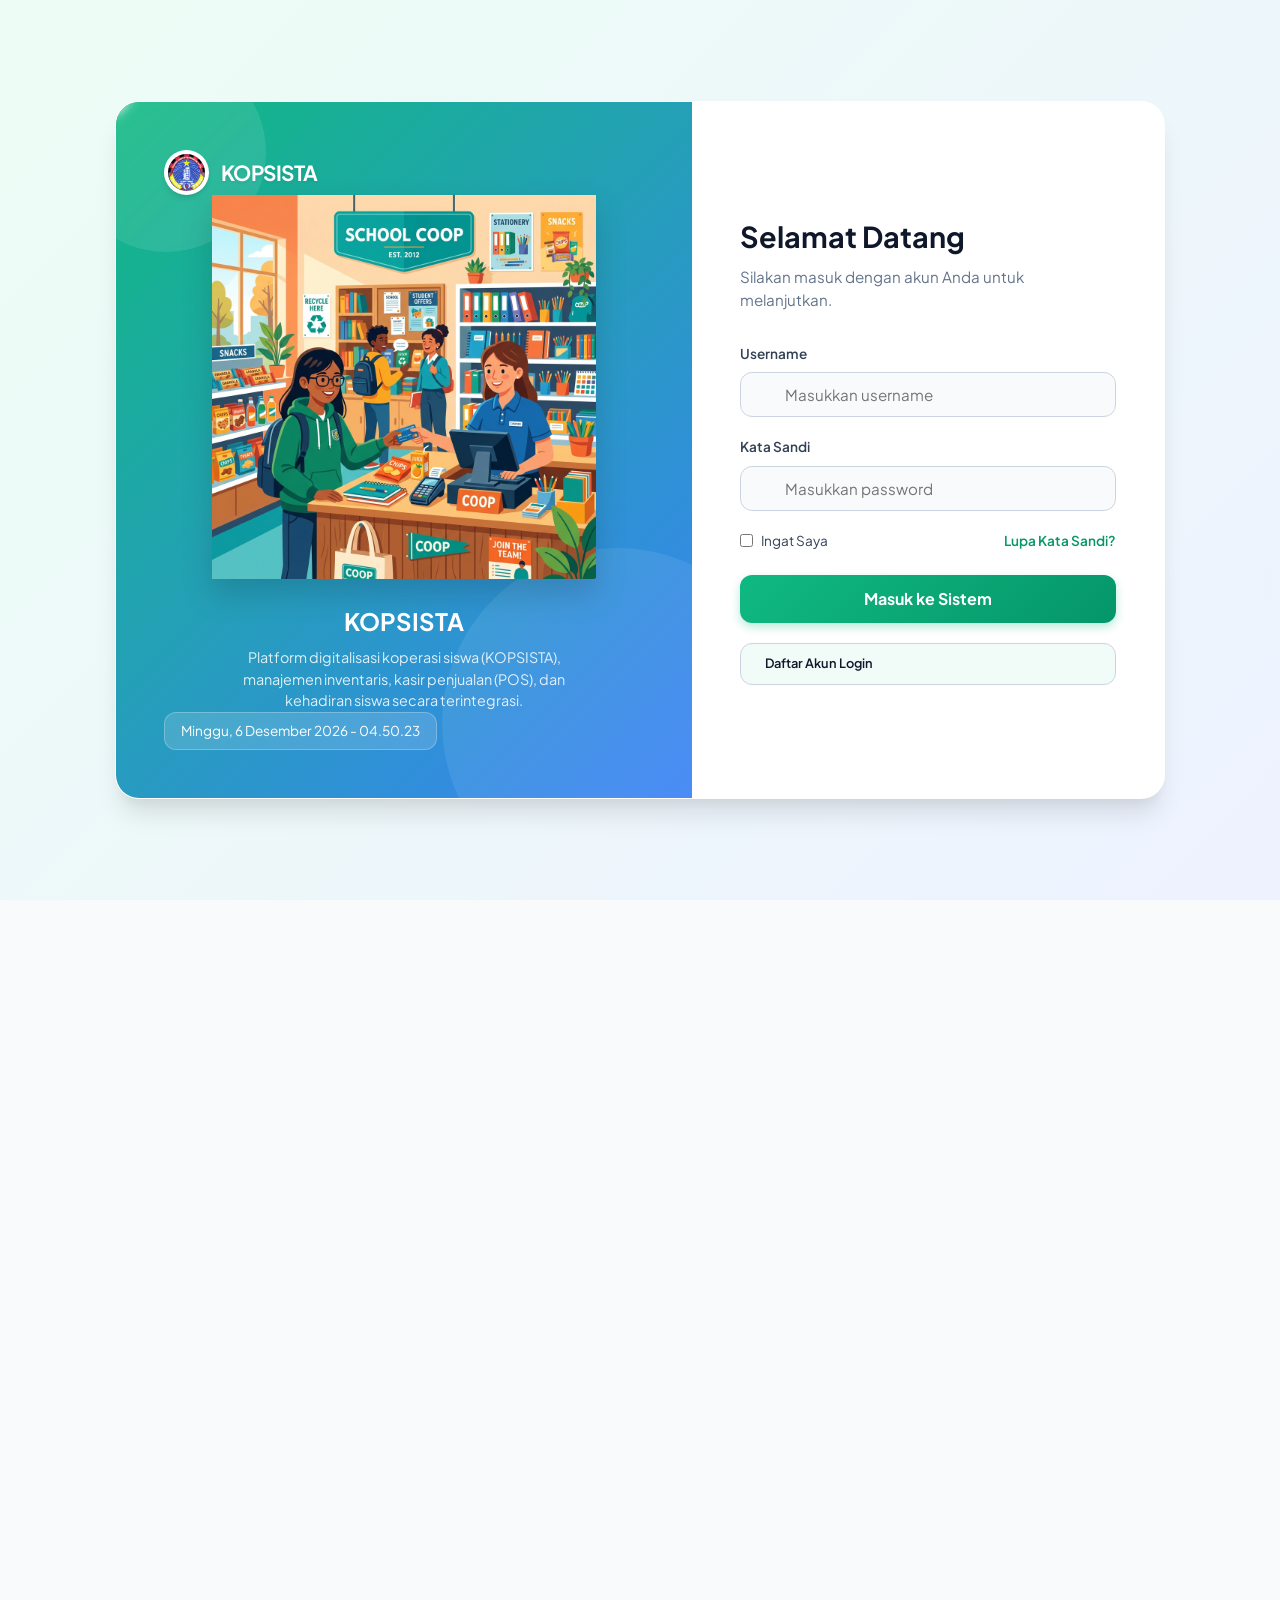
==== commit 45518c02: "Feature: add Waktu Setor submission time for each shift in EOD detail reports modal and teller view" ====
--- a/android-app/app/src/main/assets/index.html
+++ b/android-app/app/src/main/assets/index.html
@@ -2016,8 +2016,8 @@
     </div>
 
     <!-- DB, logic layer links -->
-    <script src="database.js?v=1.0.4"></script>
-    <script src="app.js?v=1.0.4"></script>
+    <script src="database.js?v=1.0.5"></script>
+    <script src="app.js?v=1.0.5"></script>
 
     <!-- Complete Cache & Service Worker Clear -->
     <script>
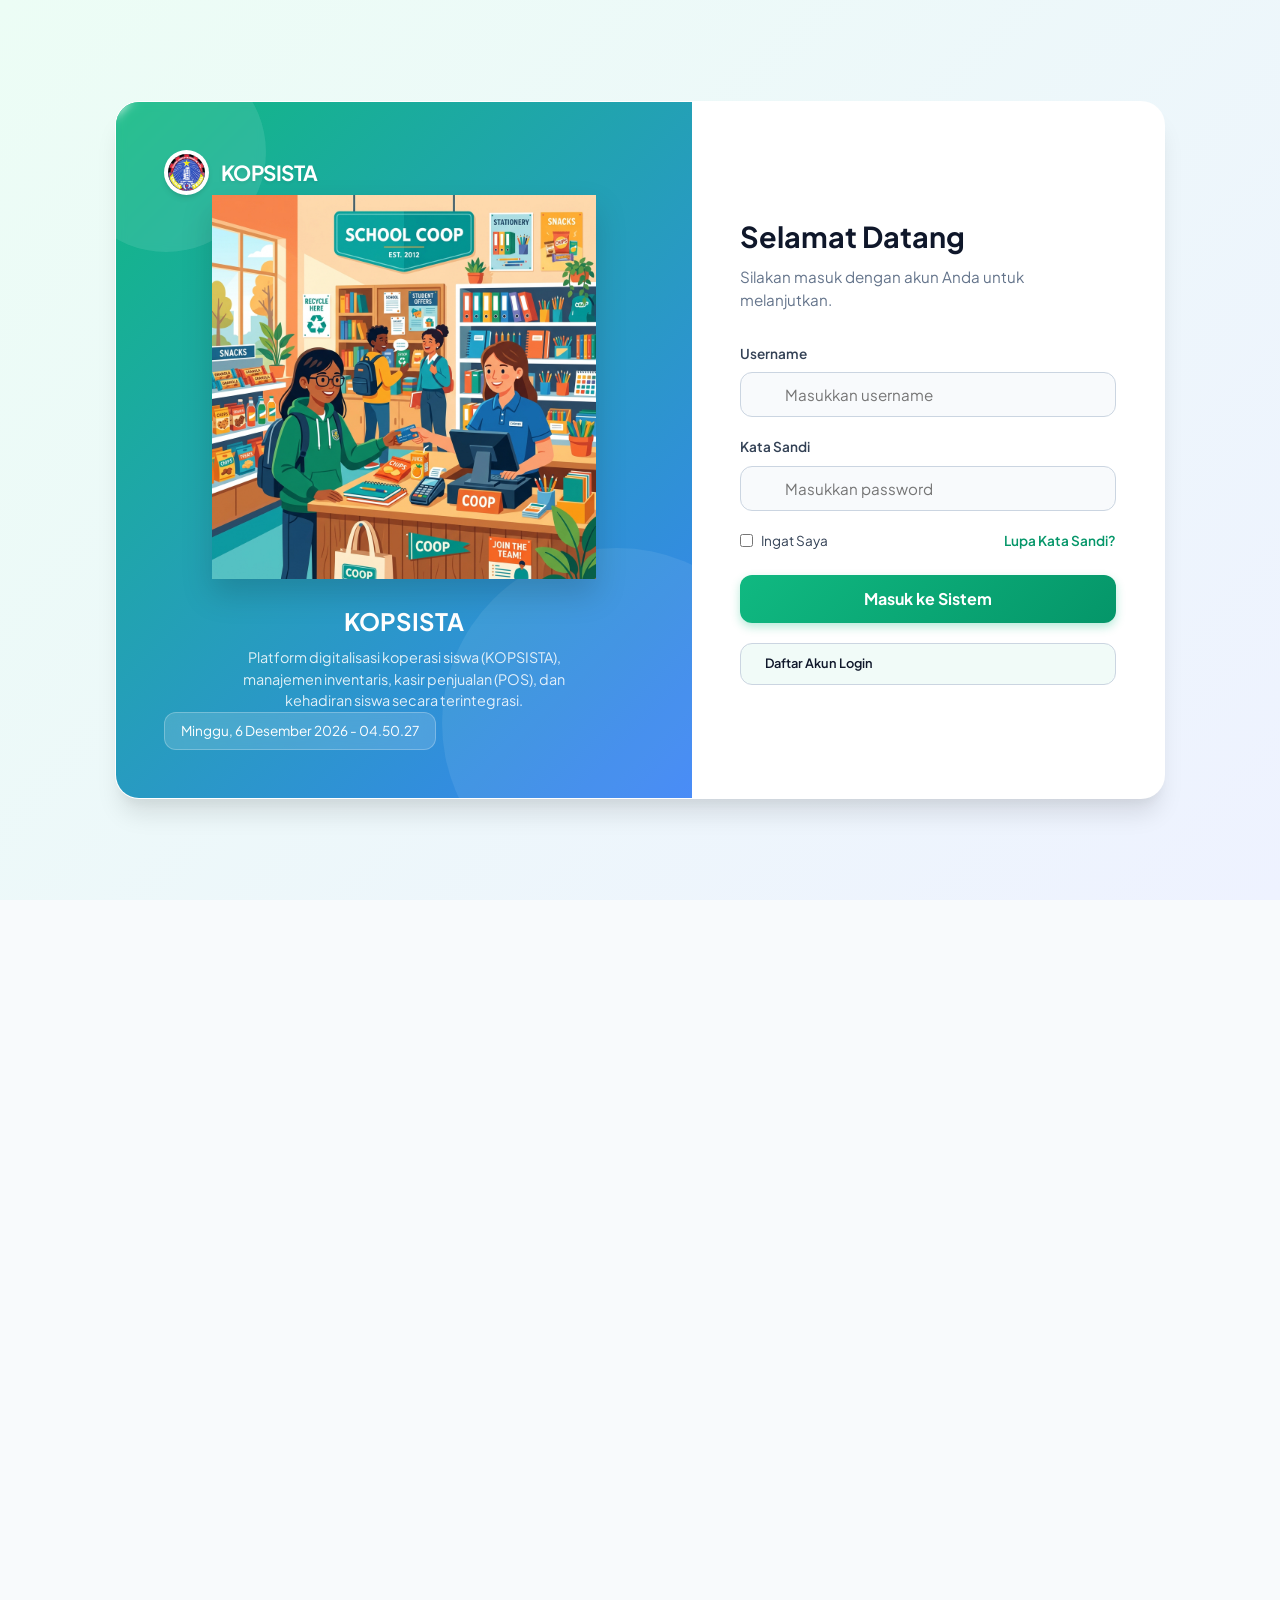
==== commit 530646e4: "Fix: synchronize stock when deleting consignment sales, update payoutStatus during checkout, and cha" ====
--- a/android-app/app/src/main/assets/index.html
+++ b/android-app/app/src/main/assets/index.html
@@ -2016,8 +2016,8 @@
     </div>
 
     <!-- DB, logic layer links -->
-    <script src="database.js?v=1.0.5"></script>
-    <script src="app.js?v=1.0.5"></script>
+    <script src="database.js?v=1.0.6"></script>
+    <script src="app.js?v=1.0.6"></script>
 
     <!-- Complete Cache & Service Worker Clear -->
     <script>
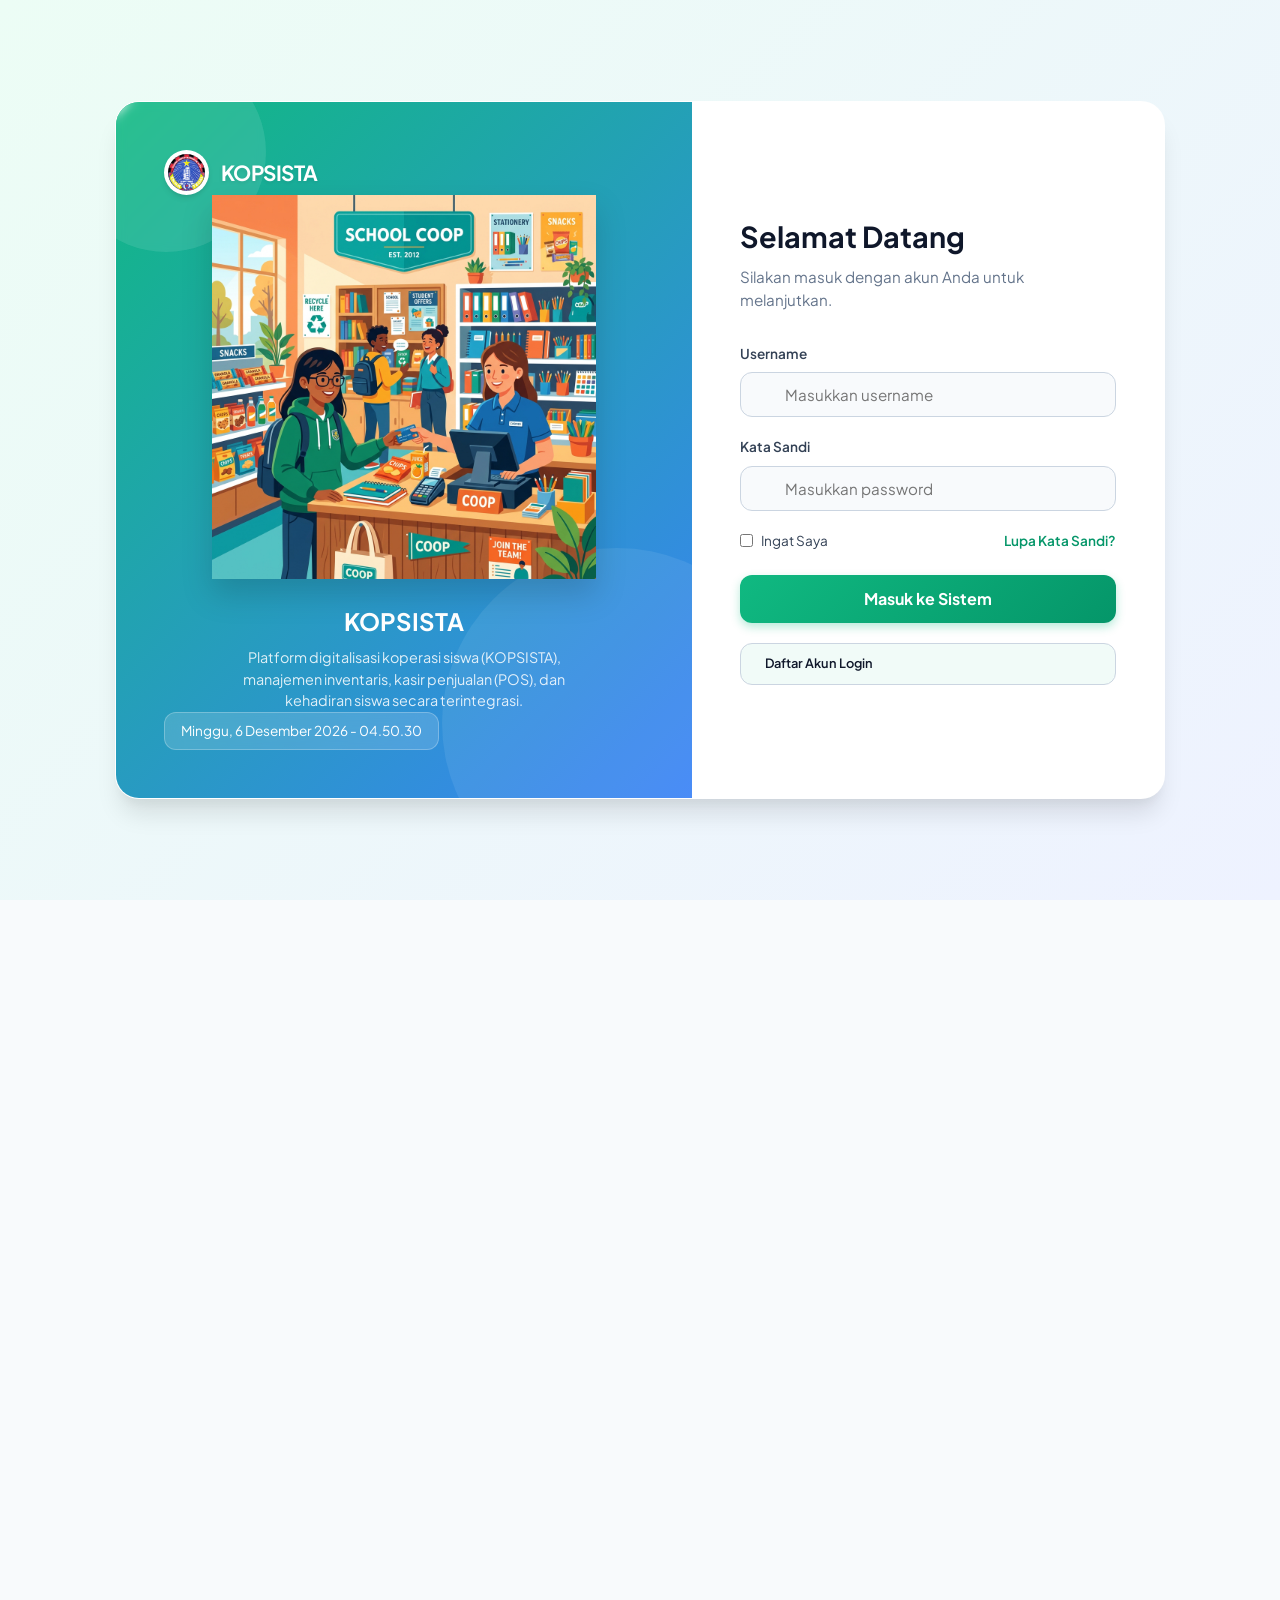
==== commit 5c095e3d: "Feature: add Reset System card to About page for cashiers/staff with required Admin password authori" ====
--- a/android-app/app/src/main/assets/index.html
+++ b/android-app/app/src/main/assets/index.html
@@ -1170,6 +1170,18 @@
                         </div>
                         <p style="font-size:0.8rem; color:var(--gray-400); text-align:center; margin-top:2rem;">Hak Cipta &copy; 2026 KOPSISTA Tegal. Dilindungi Undang-Undang.</p>
                     </div>
+
+                    <!-- Pembersihan & Reset Sistem (Memerlukan Otorisasi Password Admin) -->
+                    <div class="dashboard-column-card" style="max-width: 600px; margin: 1.5rem auto 0 auto; border: 1px solid #fee2e2; background: #fffafb; padding: 2rem;">
+                        <h3 style="margin-bottom: 1rem; border-bottom: 1px solid #fee2e2; padding-bottom: 0.5rem; color: #dc2626; font-size: 1.15rem; display:flex; align-items:center; gap:0.5rem;"><i data-lucide="shield-alert" style="color:#dc2626; width:20px; height:20px;"></i> Pembersihan &amp; Reset Sistem</h3>
+                        <p style="font-size:0.8rem; color:var(--gray-500); margin-bottom: 1.5rem;">
+                            Fitur pembersihan data ini memerlukan otorisasi tingkat tinggi. Petugas wajib memasukkan kata sandi Administrator untuk mengeksekusi reset.
+                        </p>
+                        <div style="display:flex; flex-direction:column; gap:1rem;">
+                            <button class="btn-danger" onclick="wipeSalesHistoryUI()" style="width:100%; justify-content:center; padding: 0.75rem; display:flex; align-items:center; gap:0.5rem; font-size:0.85rem;"><i data-lucide="trash-2"></i> Kosongkan Data Penjualan &amp; Keuangan</button>
+                            <button class="btn-danger" onclick="resetAllDataUI()" style="width:100%; justify-content:center; padding: 0.75rem; display:flex; align-items:center; gap:0.5rem; background: #dc2626; font-size:0.85rem;"><i data-lucide="refresh-cw"></i> Reset Semua Data ke Bawaan (Factory Reset)</button>
+                        </div>
+                    </div>
                 </div>
             </div>
 
@@ -2016,8 +2028,8 @@
     </div>
 
     <!-- DB, logic layer links -->
-    <script src="database.js?v=1.0.6"></script>
-    <script src="app.js?v=1.0.6"></script>
+    <script src="database.js?v=1.0.7"></script>
+    <script src="app.js?v=1.0.7"></script>
 
     <!-- Complete Cache & Service Worker Clear -->
     <script>
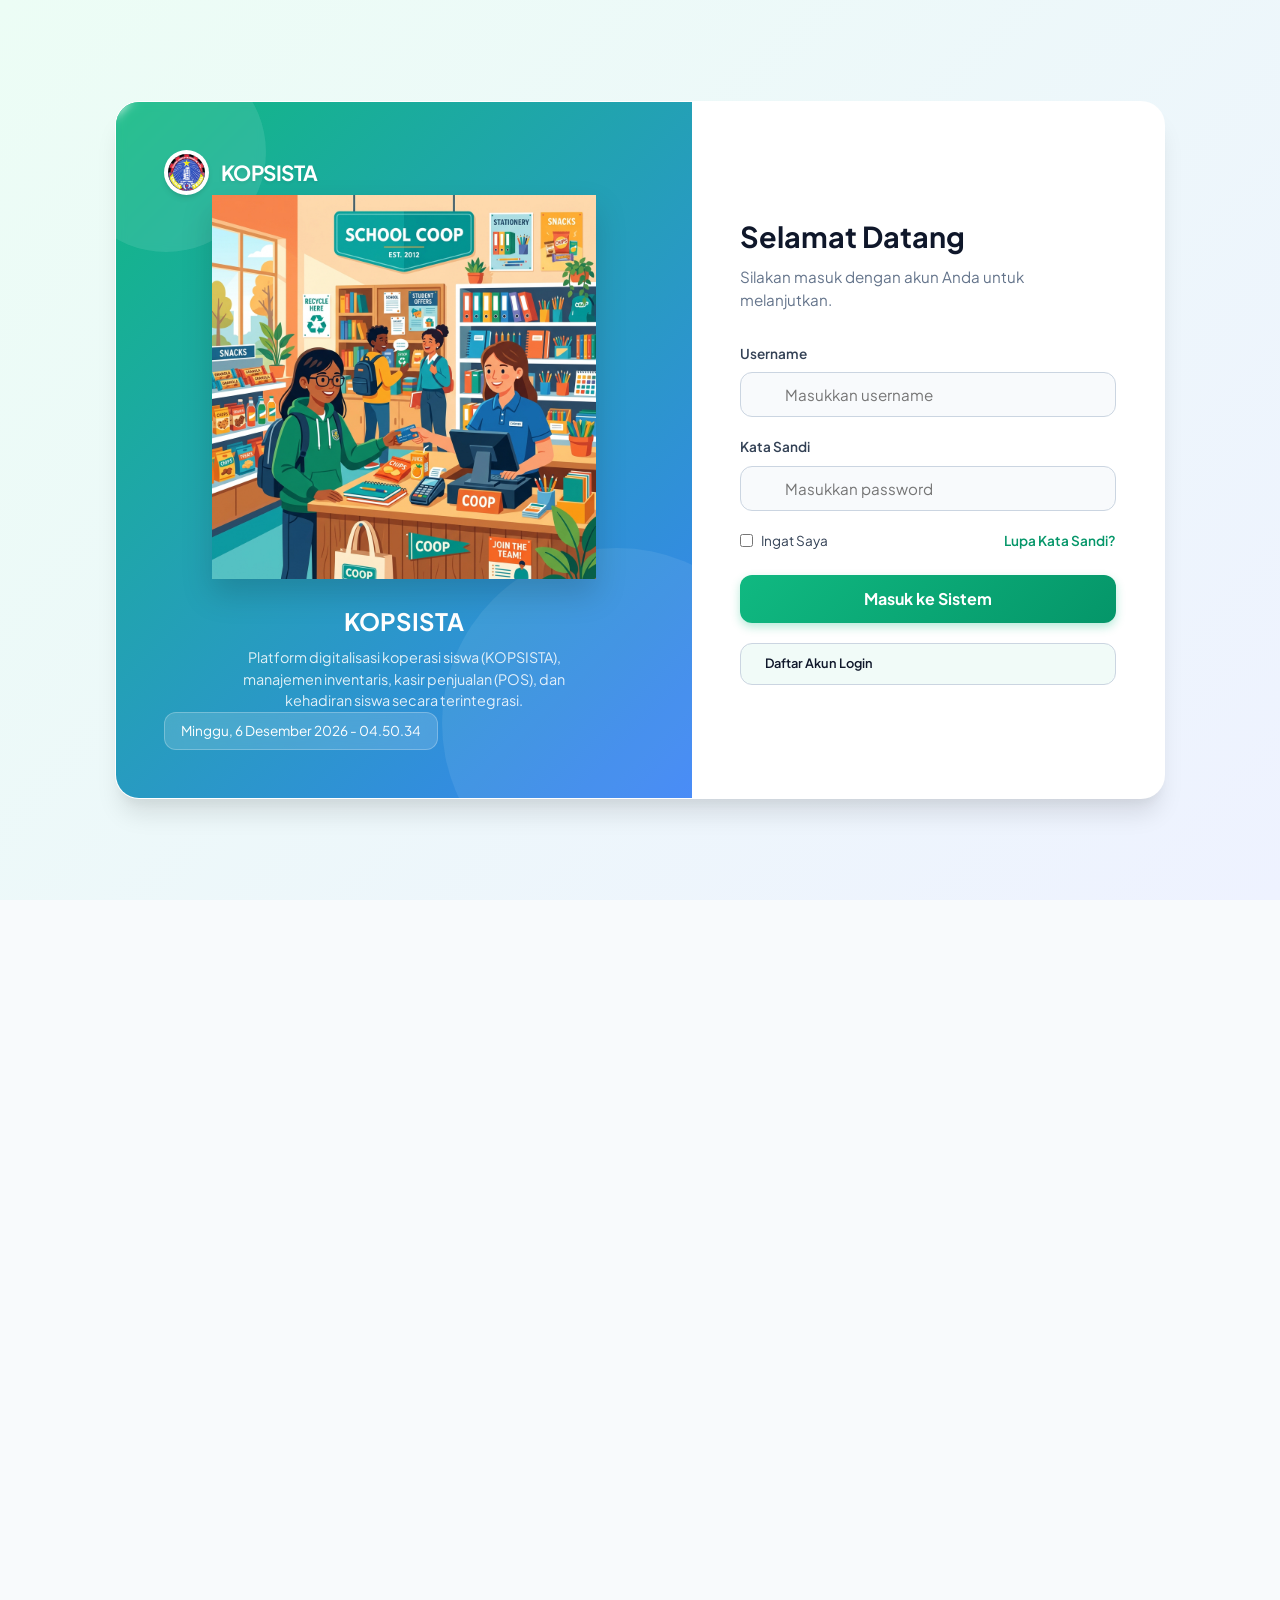
==== commit b80d95e1: "Fix: correct property name to passwordHash in verifyAdminPassword method" ====
--- a/android-app/app/src/main/assets/index.html
+++ b/android-app/app/src/main/assets/index.html
@@ -2028,8 +2028,8 @@
     </div>
 
     <!-- DB, logic layer links -->
-    <script src="database.js?v=1.0.7"></script>
-    <script src="app.js?v=1.0.7"></script>
+    <script src="database.js?v=1.0.8"></script>
+    <script src="app.js?v=1.0.8"></script>
 
     <!-- Complete Cache & Service Worker Clear -->
     <script>
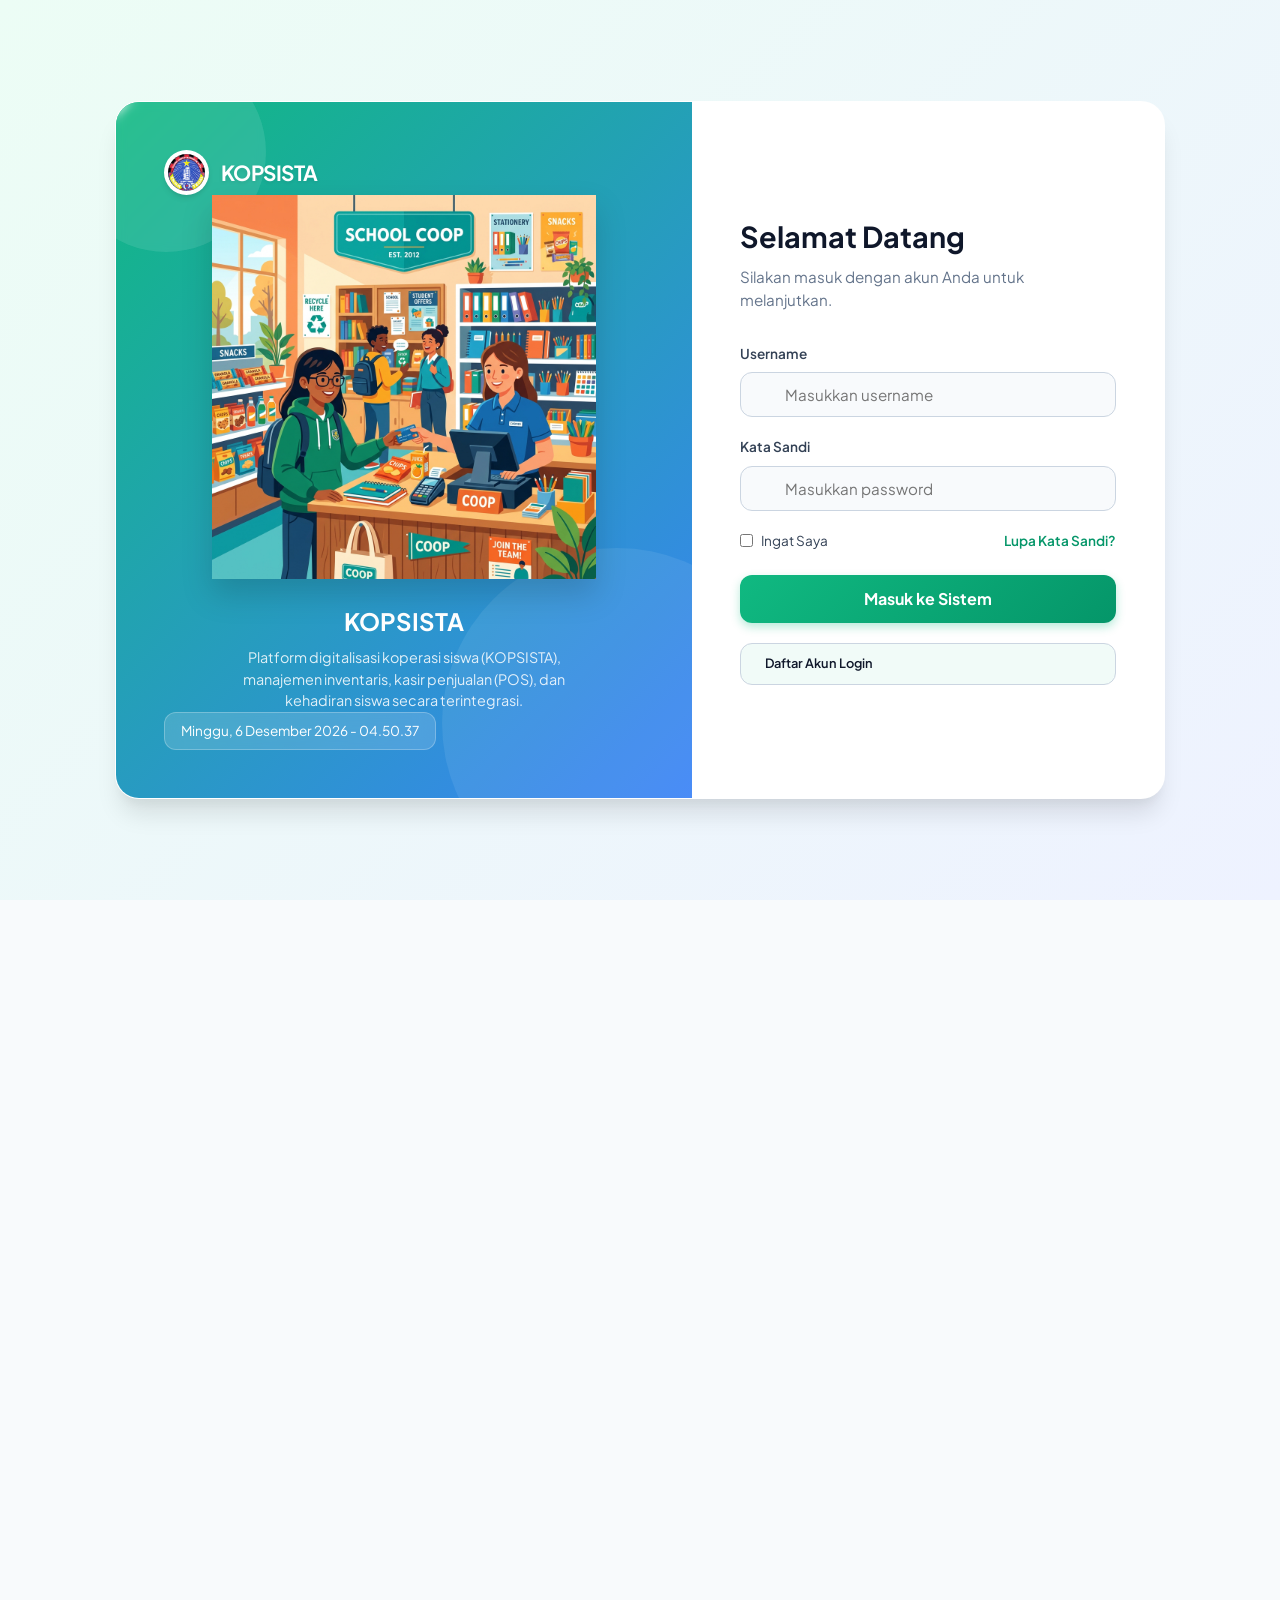
==== commit 2ceab3d3: "Fix: change u.isActive to u.isActive !== false to support undefined value on default admin accounts " ====
--- a/android-app/app/src/main/assets/index.html
+++ b/android-app/app/src/main/assets/index.html
@@ -2028,8 +2028,8 @@
     </div>
 
     <!-- DB, logic layer links -->
-    <script src="database.js?v=1.0.8"></script>
-    <script src="app.js?v=1.0.8"></script>
+    <script src="database.js?v=1.0.9"></script>
+    <script src="app.js?v=1.0.9"></script>
 
     <!-- Complete Cache & Service Worker Clear -->
     <script>
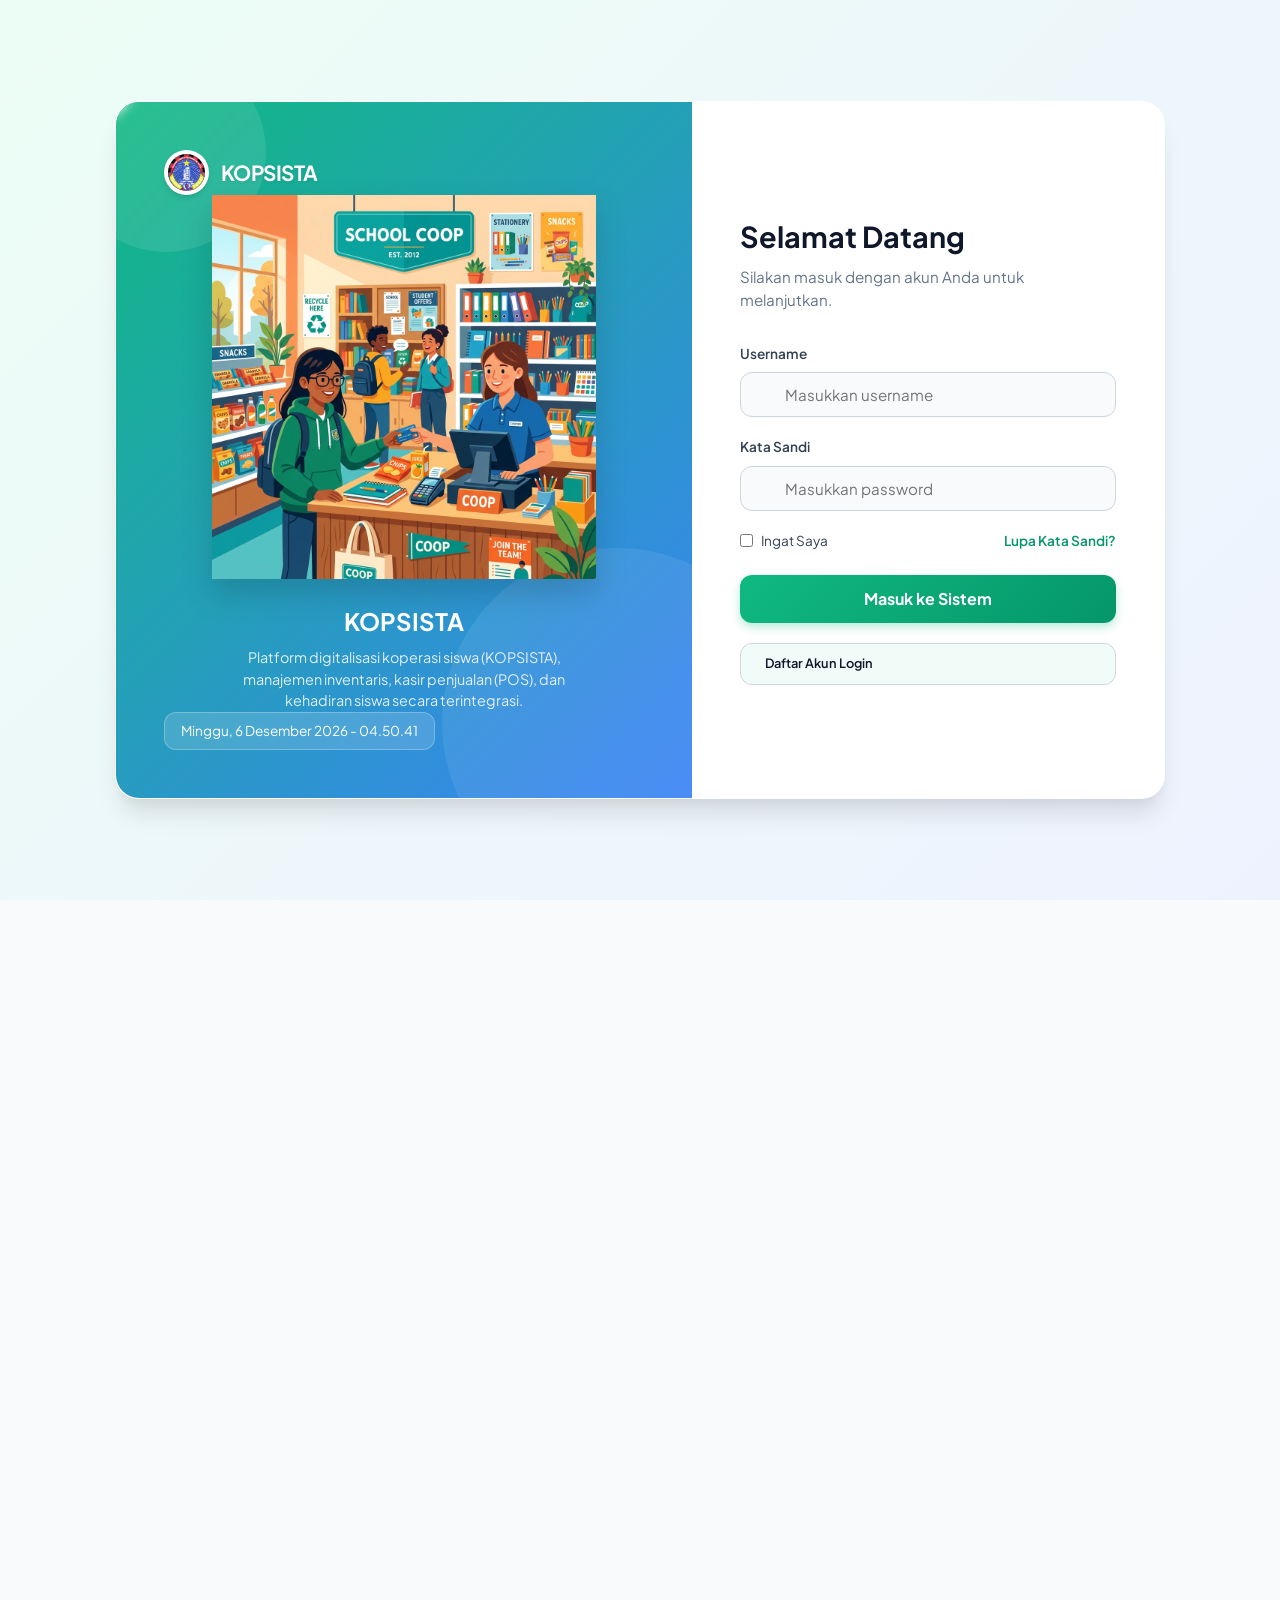
==== commit f73ba86e: "Feature: add search bar filter to student database page" ====
--- a/android-app/app/src/main/assets/index.html
+++ b/android-app/app/src/main/assets/index.html
@@ -814,9 +814,15 @@
 
             <!-- SUB-PAGE: STUDENT MANAGEMENT -->
             <div id="admin-page-students" class="dashboard-page">
-                <div class="card-header-flex">
+                <div class="card-header-flex" style="margin-bottom: 1.25rem;">
                     <h3>Database Biodata Siswa</h3>
                     <button class="btn-primary" onclick="openAddStudentModal()"><i data-lucide="plus"></i> Tambah Siswa Baru</button>
+                </div>
+                
+                <!-- Search bar for student biodata -->
+                <div style="margin-bottom: 1.25rem; display: flex; gap: 0.75rem; align-items: center; max-width: 400px; background: #fff; border: 1px solid var(--gray-200); border-radius: 8px; padding: 0.5rem 0.75rem; box-shadow: 0 1px 2px rgba(0, 0, 0, 0.05);">
+                    <i data-lucide="search" style="width: 18px; height: 18px; color: var(--gray-400);"></i>
+                    <input type="text" id="student-search-input" placeholder="Cari nama, ID, atau kelas..." oninput="filterStudentsTableUI()" style="border: none; outline: none; width: 100%; font-size: 0.875rem;">
                 </div>
                 
                 <div class="table-responsive">
@@ -2028,8 +2034,8 @@
     </div>
 
     <!-- DB, logic layer links -->
-    <script src="database.js?v=1.0.9"></script>
-    <script src="app.js?v=1.0.9"></script>
+    <script src="database.js?v=1.1.0"></script>
+    <script src="app.js?v=1.1.0"></script>
 
     <!-- Complete Cache & Service Worker Clear -->
     <script>
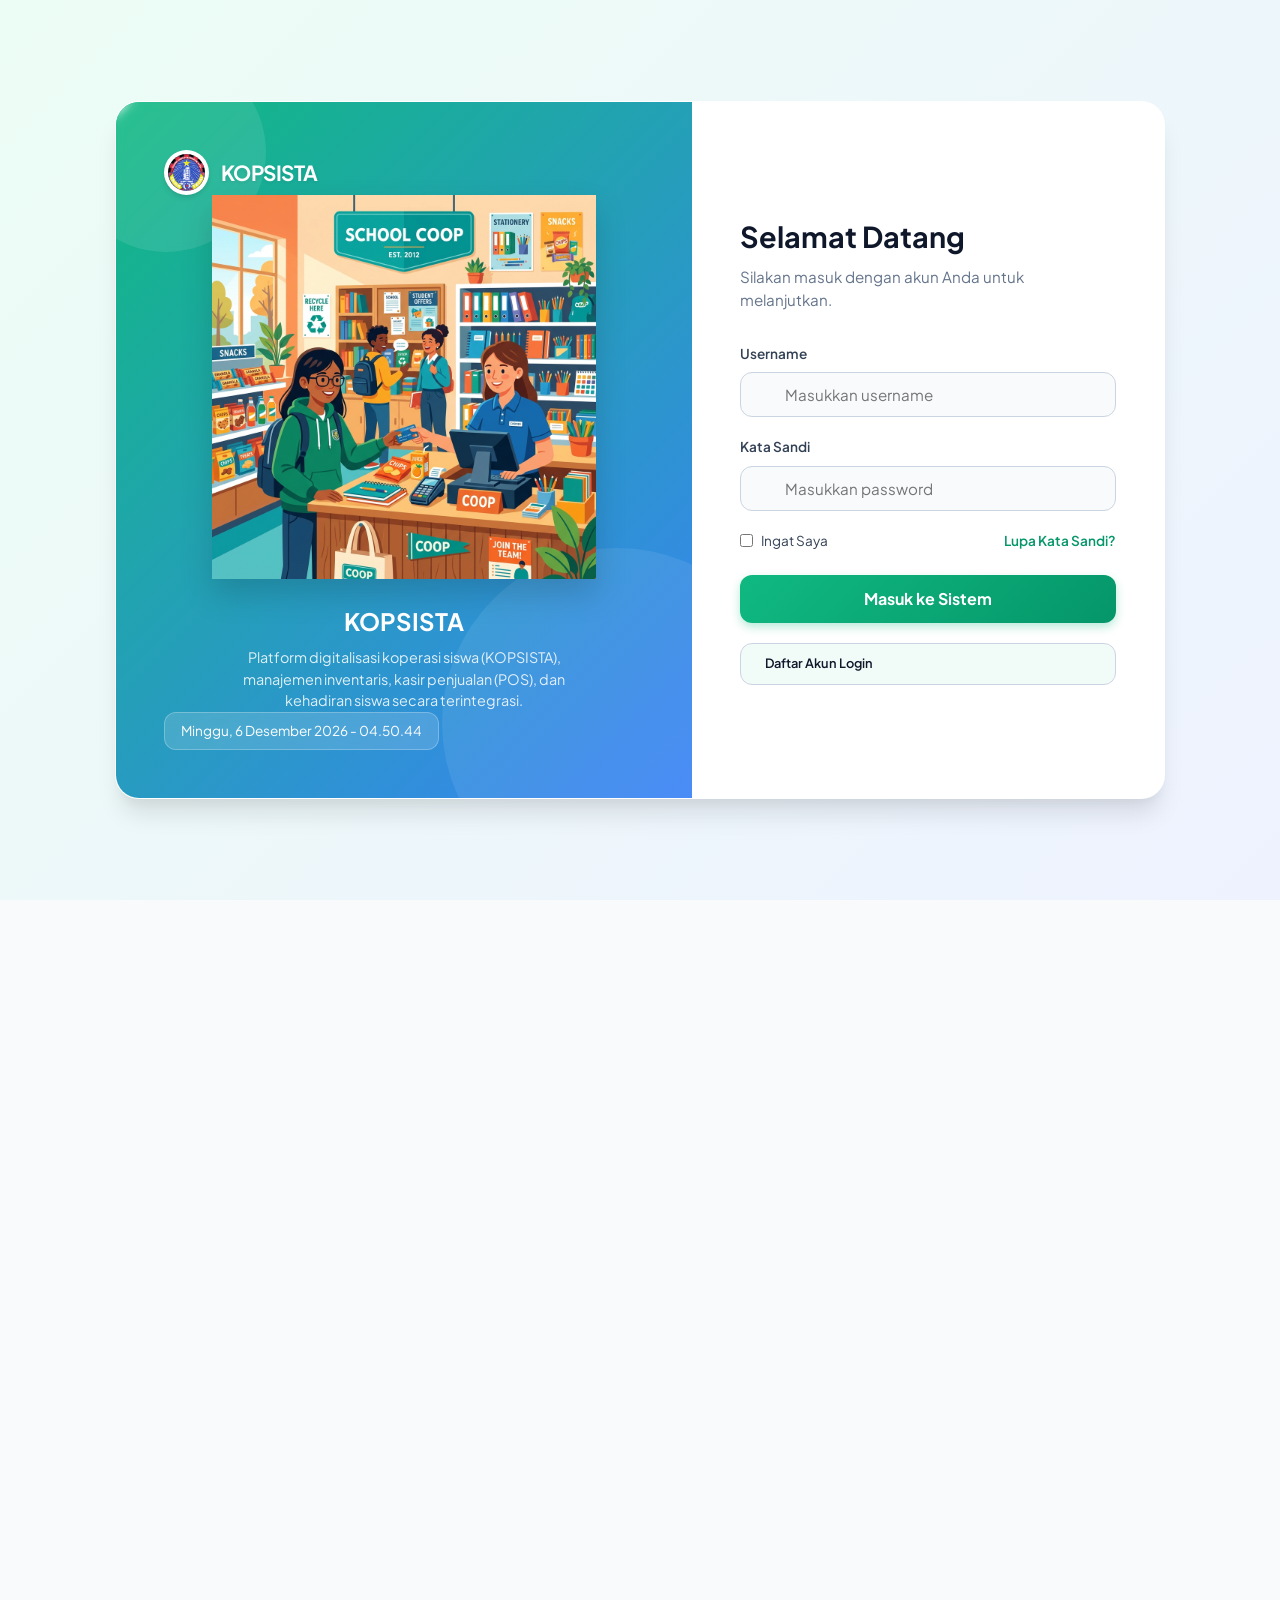
==== commit 924714cf: "Fix: do not re-seed default students and products if they are explicitly deleted and list is empty" ====
--- a/android-app/app/src/main/assets/index.html
+++ b/android-app/app/src/main/assets/index.html
@@ -2034,8 +2034,8 @@
     </div>
 
     <!-- DB, logic layer links -->
-    <script src="database.js?v=1.1.0"></script>
-    <script src="app.js?v=1.1.0"></script>
+    <script src="database.js?v=1.1.1"></script>
+    <script src="app.js?v=1.1.1"></script>
 
     <!-- Complete Cache & Service Worker Clear -->
     <script>
